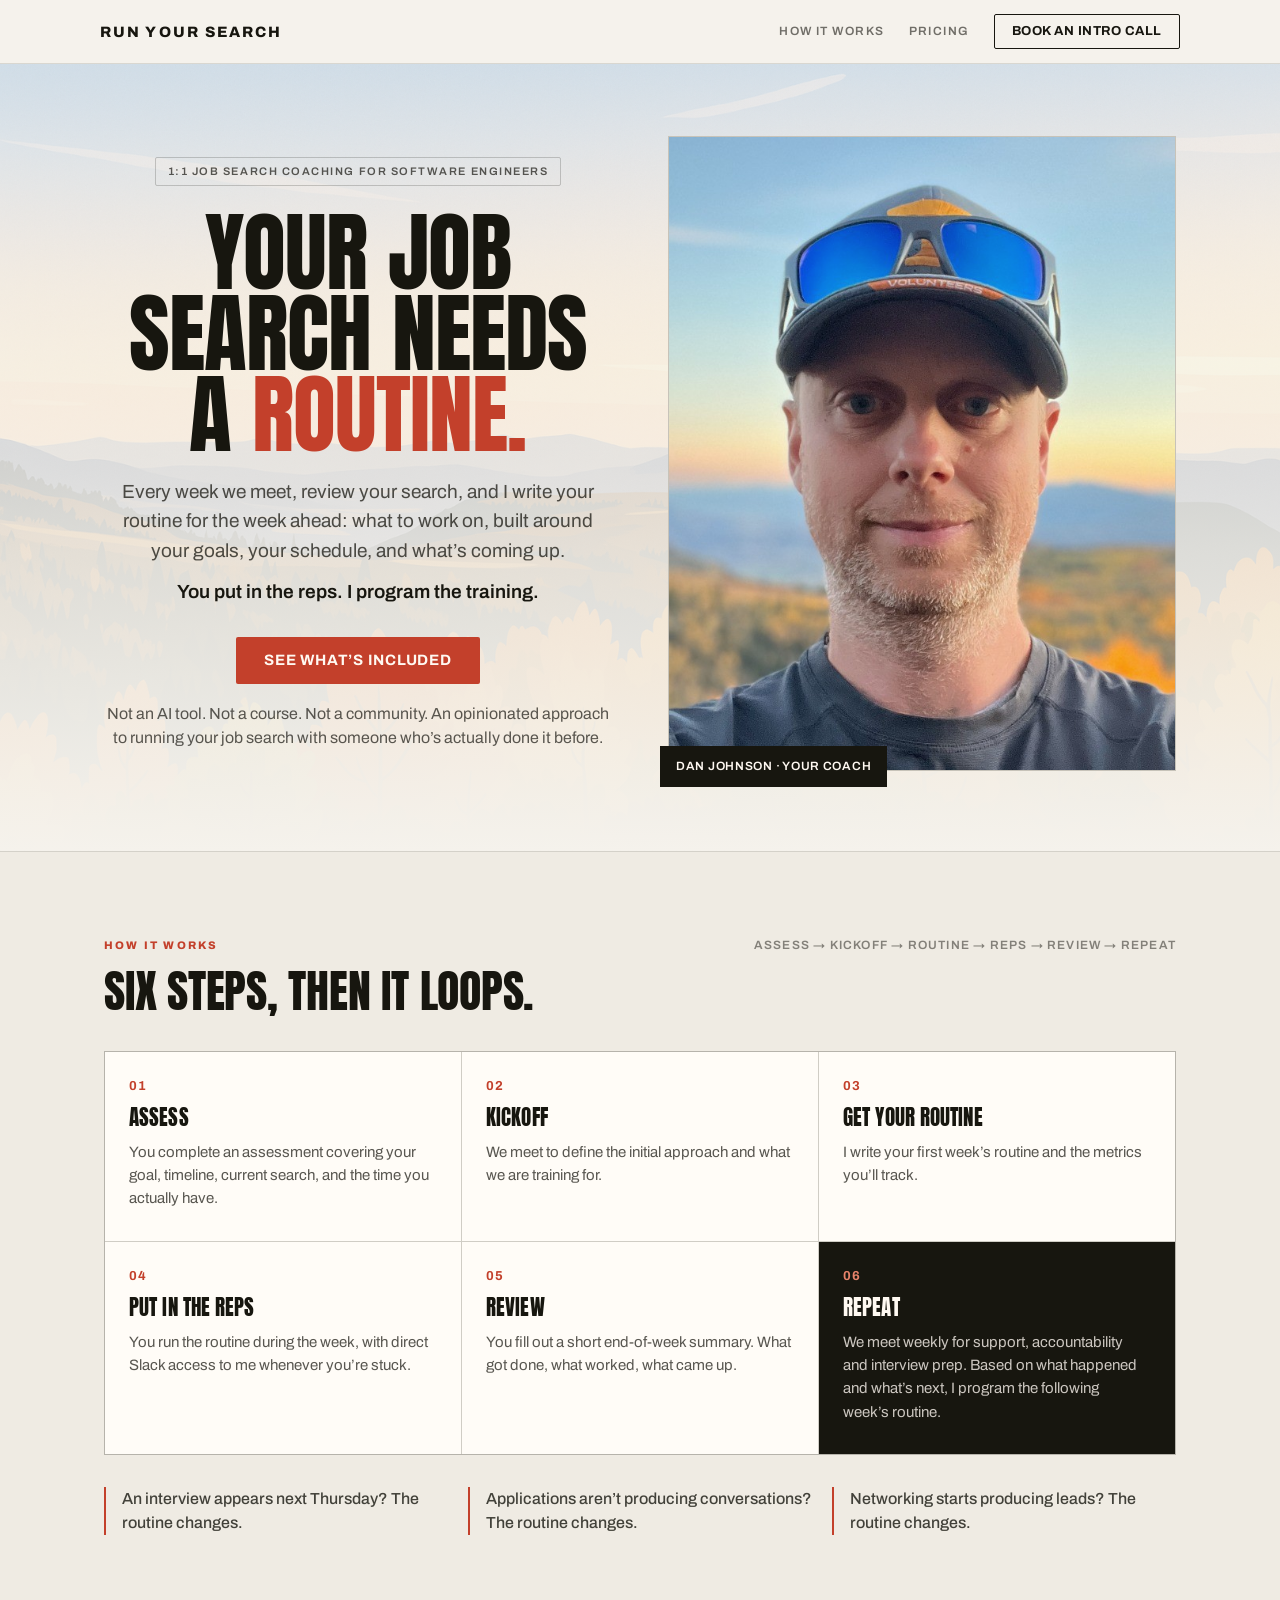
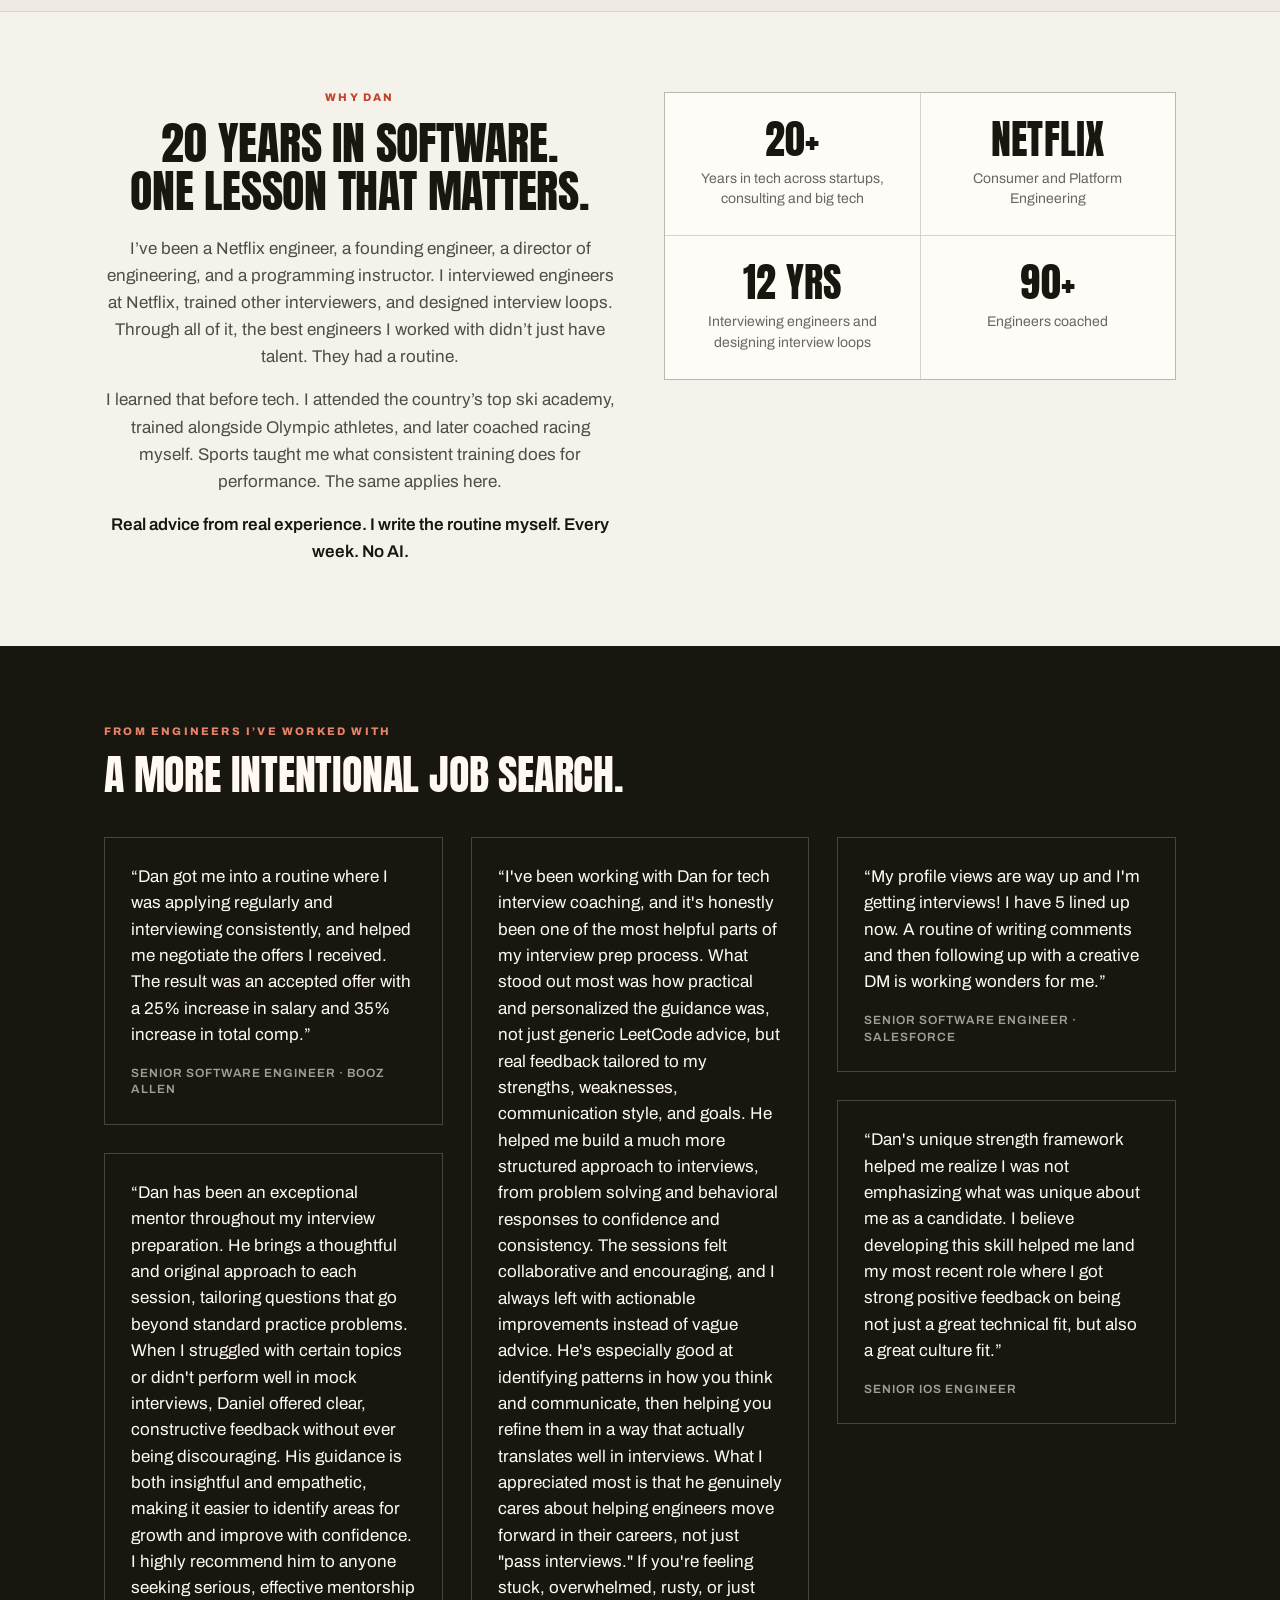
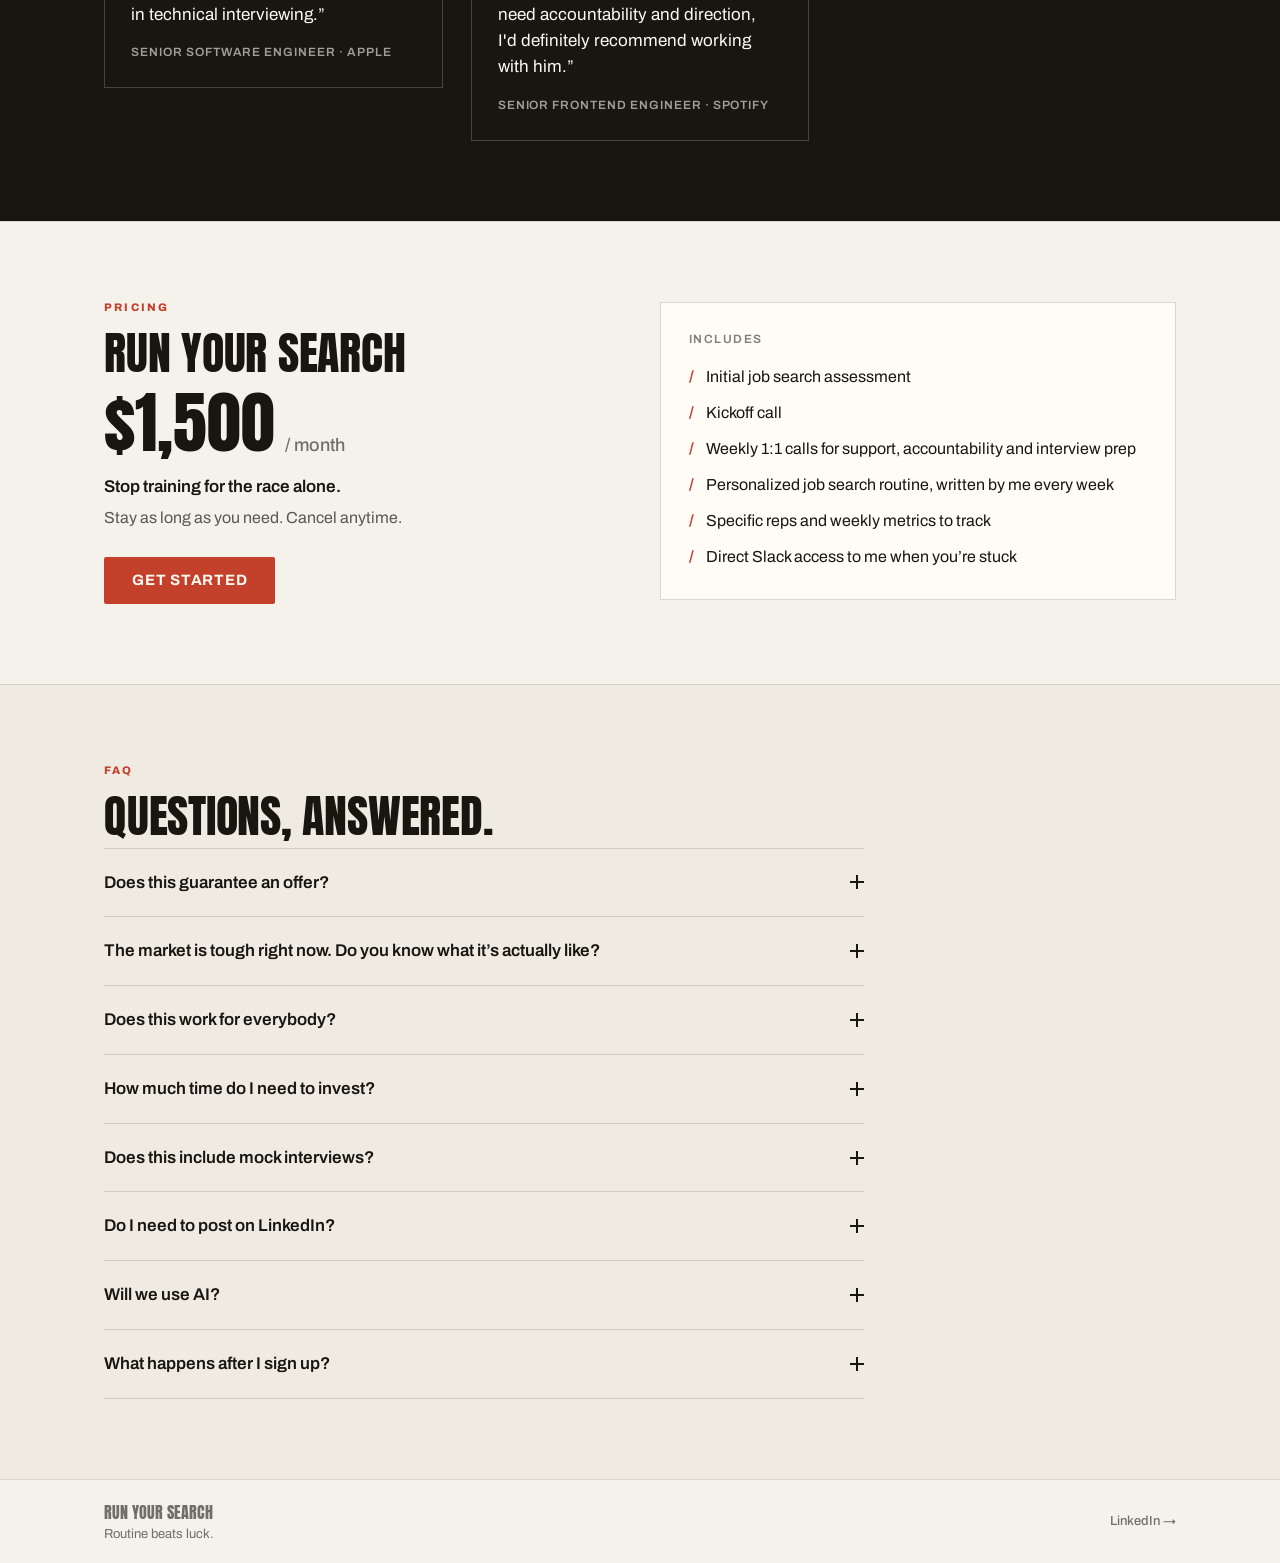
==== coaching.html @ 5a1137c7 "Rework homepage as waitlist landing page; move old page to coaching.html Replace the coaching sales " ====
<!DOCTYPE html>
<html lang="en">
<head>
<meta charset="utf-8">
<meta name="viewport" content="width=device-width, initial-scale=1">
<title>Run Your Search: 1:1 job search coaching for software engineers</title>
<meta name="description" content="Every week we meet, review your job search, and I write you a specific routine for what to work on next. 1:1 coaching for software engineers.">
<meta name="theme-color" content="#F5F2EC">

<meta property="og:type" content="website">
<meta property="og:url" content="https://runyoursearch.com/">
<meta property="og:title" content="Run Your Search">
<meta property="og:description" content="Your job search needs a routine. 1:1 job search coaching for software engineers.">
<meta property="og:image" content="https://runyoursearch.com/assets/hero-background.png">

<link rel="preconnect" href="https://fonts.googleapis.com">
<link rel="preconnect" href="https://fonts.gstatic.com" crossorigin>
<link href="https://fonts.googleapis.com/css2?family=Archivo:ital,wght@0,400;0,500;0,600;0,700;0,800;1,400&family=Anton&display=swap" rel="stylesheet">
<link rel="stylesheet" href="styles.css">
</head>
<body>

<a class="skip-link" href="#top">Skip to content</a>

<header class="site-header">
  <div class="shell header-inner">
    <a class="wordmark" href="#top">Run Your Search</a>
    <nav class="header-nav" aria-label="Primary">
      <a class="nav-link" href="#how">How it works</a>
      <a class="nav-link" href="#pricing">Pricing</a>
      <a class="btn btn-sm btn-outline" href="https://calendly.com/danielljohnson/intro"><span class="btn-long">Book an </span>Intro Call</a>
    </nav>
  </div>
</header>

<main>

  <!-- Hero -->
  <section class="hero" id="top">
    <div class="shell hero-inner">
      <div class="hero-copy">
        <p class="pill">1:1 job search coaching for software engineers</p>
        <h1 class="display h1">Your job search needs a <span class="accent">routine.</span></h1>
        <p class="lede">Every week we meet, review your search, and I write your routine for the week ahead: what to work on, built around your goals, your schedule, and what&rsquo;s coming up.</p>
        <p class="lede lede-strong">You put in the reps. I program the training.</p>
        <div class="cta-row">
          <a class="btn" href="#pricing">See What&rsquo;s Included</a>
        </div>
        <p class="fine-print">Not an AI tool. Not a course. Not a community. An opinionated approach to running your job search with someone who&rsquo;s actually done it before.</p>
      </div>

      <figure class="portrait">
        <div class="portrait-frame">
          <img src="assets/dan.jpeg" alt="Dan Johnson" width="800" height="800" loading="eager">
        </div>
        <figcaption class="portrait-chip">Dan Johnson &middot; your coach</figcaption>
      </figure>
    </div>
  </section>

  <!-- How it works -->
  <section class="band band-tint" id="how">
    <div class="shell">
      <div class="section-head">
        <div>
          <p class="eyebrow">How it works</p>
          <h2 class="display h2">Six steps, then it loops.</h2>
        </div>
        <p class="step-summary">Assess &rarr; Kickoff &rarr; Routine &rarr; Reps &rarr; Review &rarr; Repeat</p>
      </div>

      <ol class="hairline-grid steps">
        <li class="cell step">
          <p class="step-num">01</p>
          <h3 class="display h3">Assess</h3>
          <p class="cell-body">You complete an assessment covering your goal, timeline, current search, and the time you actually have.</p>
        </li>
        <li class="cell step">
          <p class="step-num">02</p>
          <h3 class="display h3">Kickoff</h3>
          <p class="cell-body">We meet to define the initial approach and what we are training for.</p>
        </li>
        <li class="cell step">
          <p class="step-num">03</p>
          <h3 class="display h3">Get your routine</h3>
          <p class="cell-body">I write your first week&rsquo;s routine and the metrics you&rsquo;ll track.</p>
        </li>
        <li class="cell step">
          <p class="step-num">04</p>
          <h3 class="display h3">Put in the reps</h3>
          <p class="cell-body">You run the routine during the week, with direct Slack access to me whenever you&rsquo;re stuck.</p>
        </li>
        <li class="cell step">
          <p class="step-num">05</p>
          <h3 class="display h3">Review</h3>
          <p class="cell-body">You fill out a short end-of-week summary. What got done, what worked, what came up.</p>
        </li>
        <li class="cell cell-ink step">
          <p class="step-num">06</p>
          <h3 class="display h3">Repeat</h3>
          <p class="cell-body">We meet weekly for support, accountability and interview prep. Based on what happened and what&rsquo;s next, I program the following week&rsquo;s routine.</p>
        </li>
      </ol>

      <div class="callouts">
        <p class="rule-note">An interview appears next Thursday? The routine changes.</p>
        <p class="rule-note">Applications aren&rsquo;t producing conversations? The routine changes.</p>
        <p class="rule-note">Networking starts producing leads? The routine changes.</p>
      </div>
    </div>
  </section>

  <!-- Why Dan -->
  <section class="band band-hairline" id="about">
    <div class="shell">
      <div class="split split-wide">
        <div>
          <p class="eyebrow">Why Dan</p>
          <h2 class="display h2 balance">20 years in software. One lesson that matters.</h2>
          <div class="prose">
            <p>I&rsquo;ve been a Netflix engineer, a founding engineer, a director of engineering, and a programming instructor. I interviewed engineers at Netflix, trained other interviewers, and designed interview loops. Through all of it, the best engineers I worked with didn&rsquo;t just have talent. They had a routine.</p>
            <p>I learned that before tech. I attended the country&rsquo;s top ski academy, trained alongside Olympic athletes, and later coached racing myself. Sports taught me what consistent training does for performance. The same applies here.</p>
            <p class="prose-strong">Real advice from real experience. I write the routine myself. Every week. No AI.</p>
          </div>
        </div>

        <dl class="hairline-grid stats">
          <div class="cell stat">
            <dt class="display stat-num">20+</dt>
            <dd class="stat-label">Years in tech across startups, consulting and big tech</dd>
          </div>
          <div class="cell stat">
            <dt class="display stat-num">Netflix</dt>
            <dd class="stat-label">Consumer and Platform Engineering</dd>
          </div>
          <div class="cell stat">
            <dt class="display stat-num">12 yrs</dt>
            <dd class="stat-label">Interviewing engineers and designing interview loops</dd>
          </div>
          <div class="cell stat">
            <dt class="display stat-num">90+</dt>
            <dd class="stat-label">Engineers coached</dd>
          </div>
        </dl>
      </div>
    </div>
  </section>

  <!-- Testimonials -->
  <section class="band band-ink">
    <div class="shell">
      <p class="eyebrow eyebrow-peach">From engineers I&rsquo;ve worked with</p>
      <h2 class="display h2 h2-quotes">A more intentional job search.</h2>
      <div class="quote-grid">
        <figure class="quote">
          <blockquote>&ldquo;Dan got me into a routine where I was applying regularly and interviewing consistently, and helped me negotiate the offers I received. The result was an accepted offer with a 25% increase in salary and 35% increase in total comp.&rdquo;</blockquote>
          <figcaption>Senior Software Engineer &middot; Booz Allen</figcaption>
        </figure>
        <figure class="quote">
          <blockquote>&ldquo;Dan has been an exceptional mentor throughout my interview preparation. He brings a thoughtful and original approach to each session, tailoring questions that go beyond standard practice problems. When I struggled with certain topics or didn't perform well in mock interviews, Daniel offered clear, constructive feedback without ever being discouraging. His guidance is both insightful and empathetic, making it easier to identify areas for growth and improve with confidence. I highly recommend him to anyone seeking serious, effective mentorship in technical interviewing.&rdquo;</blockquote>
          <figcaption>Senior Software Engineer &middot; Apple</figcaption>
        </figure>
        <figure class="quote">
          <blockquote>&ldquo;I've been working with Dan for tech interview coaching, and it's honestly been one of the most helpful parts of my interview prep process. What stood out most was how practical and personalized the guidance was, not just generic LeetCode advice, but real feedback tailored to my strengths, weaknesses, communication style, and goals. He helped me build a much more structured approach to interviews, from problem solving and behavioral responses to confidence and consistency. The sessions felt collaborative and encouraging, and I always left with actionable improvements instead of vague advice. He's especially good at identifying patterns in how you think and communicate, then helping you refine them in a way that actually translates well in interviews. What I appreciated most is that he genuinely cares about helping engineers move forward in their careers, not just "pass interviews." If you're feeling stuck, overwhelmed, rusty, or just need accountability and direction, I'd definitely recommend working with him.&rdquo;</blockquote>
          <figcaption>Senior Frontend Engineer &middot; Spotify</figcaption>
        </figure>
        <figure class="quote">
          <blockquote>&ldquo;My profile views are way up and I'm getting interviews! I have 5 lined up now. A routine of writing comments and then following up with a creative DM is working wonders for me.&rdquo;</blockquote>
          <figcaption>Senior Software Engineer &middot; Salesforce</figcaption>
        </figure>
        <figure class="quote">
          <blockquote>&ldquo;Dan's unique strength framework helped me realize I was not emphasizing what was unique about me as a candidate. I believe developing this skill helped me land my most recent role where I got strong positive feedback on being not just a great technical fit, but also a great culture fit.&rdquo;</blockquote>
          <figcaption>Senior iOS Engineer</figcaption>
        </figure>
      </div>
    </div>
  </section>

  <!-- Pricing -->
  <section class="band band-hairline" id="pricing">
    <div class="shell">
      <div class="split">
        <div>
          <p class="eyebrow">Pricing</p>
          <h2 class="display h2">Run Your Search</h2>
          <p class="price-block"><span class="display price-num">$1,500</span><span class="price-per">/ month</span></p>
          <p class="price-why">Stop training for the race alone.</p>
          <p class="section-lede price-note">Stay as long as you need. Cancel anytime.</p>
          <a class="btn" href="https://buy.stripe.com/cNi3cu0Uk9PSdKgcSabfO0b">Get Started</a>
        </div>

        <div class="includes-card">
          <p class="card-label card-label-lg">Includes</p>
          <ul class="list list-slash">
            <li><span class="marker" aria-hidden="true">/</span><span>Initial job search assessment</span></li>
            <li><span class="marker" aria-hidden="true">/</span><span>Kickoff call</span></li>
            <li><span class="marker" aria-hidden="true">/</span><span>Weekly 1:1 calls for support, accountability and interview prep</span></li>
            <li><span class="marker" aria-hidden="true">/</span><span>Personalized job search routine, written by me every week</span></li>
            <li><span class="marker" aria-hidden="true">/</span><span>Specific reps and weekly metrics to track</span></li>
            <li><span class="marker" aria-hidden="true">/</span><span>Direct Slack access to me when you&rsquo;re stuck</span></li>
          </ul>
        </div>
      </div>
    </div>
  </section>

  <!-- FAQ -->
  <section class="band band-tint" id="faq">
    <div class="shell">
      <p class="eyebrow">FAQ</p>
      <h2 class="display h2">Questions, answered.</h2>

      <div class="faq-list">
        <details class="faq-item">
          <summary>Does this guarantee an offer?<span class="faq-icon" aria-hidden="true"></span></summary>
          <div class="faq-answer">
            <p>I guarantee progress on metrics we define together if you follow the routine. No coach can promise an offer. I&rsquo;ll do everything I can to set you up for success, but at the end of the day it&rsquo;s on you to perform in interviews and get offers. A fitness coach doesn&rsquo;t guarantee you&rsquo;ll win. They make sure you&rsquo;re as ready as you can be on race day.</p>
          </div>
        </details>
        <details class="faq-item">
          <summary>The market is tough right now. Do you know what it&rsquo;s actually like?<span class="faq-icon" aria-hidden="true"></span></summary>
          <div class="faq-answer">
            <p>Yes. I ran my own job search in 2026 after a short career break. I had a 62% hit rate from applications to interviews, and my resume was largely not a factor. I know how companies are running interviews right now, and I&rsquo;ve helped a few of them design AI-based interviews.</p>
          </div>
        </details>
        <details class="faq-item">
          <summary>Does this work for everybody?<span class="faq-icon" aria-hidden="true"></span></summary>
          <div class="faq-answer">
            <p>No. There are some situations that I don&rsquo;t think I can help enough with, like early-career engineering roles and short visa timelines. I can recommend other coaches who focus on those.</p>
          </div>
        </details>
        <details class="faq-item">
          <summary>How much time do I need to invest?<span class="faq-icon" aria-hidden="true"></span></summary>
          <div class="faq-answer">
            <p>Less than you&rsquo;d think. The assessment asks how much time you actually have, and the routine is built to fit it. Most people put in about 30 minutes a day and get more out of it than hours of cold applications.</p>
          </div>
        </details>
        <details class="faq-item">
          <summary>Does this include mock interviews?<span class="faq-icon" aria-hidden="true"></span></summary>
          <div class="faq-answer">
            <p>Yes. When you have interviews coming up, the weekly 1:1 becomes interview prep: mock technical and behavioral rounds with someone who&rsquo;s been on the other side of the table. I interviewed engineers at Netflix and was a hiring manager for many years before that, so you&rsquo;ll get feedback from an interviewer&rsquo;s point of view.</p>
          </div>
        </details>
        <details class="faq-item">
          <summary>Do I need to post on LinkedIn?<span class="faq-icon" aria-hidden="true"></span></summary>
          <div class="faq-answer">
            <p>Yes. Building an online presence is one of the highest-ROI things you can do in a search, and starting conversations on LinkedIn is where it begins. I went from no social media experience to 10k followers in a year. If I can do it, so can you, and I&rsquo;ll show you how.</p>
          </div>
        </details>
        <details class="faq-item">
          <summary>Will we use AI?<span class="faq-icon" aria-hidden="true"></span></summary>
          <div class="faq-answer">
            <p>Only for sourcing jobs and checking for typos. Many popular job search platforms use AI for everything, and it hurts more searches than it helps. My goal is to help you stand out and be known for what makes you different, not blend in with everyone else using AI for applications.</p>
          </div>
        </details>
        <details class="faq-item">
          <summary>What happens after I sign up?<span class="faq-icon" aria-hidden="true"></span></summary>
          <div class="faq-answer">
            <p>You&rsquo;ll get an email from me within a day with the assessment and a link to schedule your kickoff. Your first routine follows the kickoff.</p>
          </div>
        </details>
      </div>
    </div>
  </section>
</main>

<footer class="site-footer">
  <div class="shell footer-inner">
    <div class="footer-brand">
      <p class="display footer-wordmark">Run Your Search</p>
      <p class="footer-tagline">Routine beats luck.</p>
    </div>
    <nav class="footer-links" aria-label="Footer">
      <a class="footer-link" href="https://www.linkedin.com/in/danielljohnson/">LinkedIn &rarr;</a>
    </nav>
  </div>
</footer>

</body>
</html>
---- styles.css ----
/* ==========================================================================
   Run Your Search — marketing site
   Tokens ➝ base ➝ layout primitives ➝ components ➝ sections
   ========================================================================== */

/* --- Tokens -------------------------------------------------------------- */

:root {
  /* Color */
  --paper:      #F5F2EC;
  --paper-tint: #EFEBE3;
  --surface:    #FFFCF7;
  --ink:        #17160F;
  --cream:      #FFF9F2;
  --accent:     #C3402B;
  --peach:      #E8836A;

  --ink-80: rgba(23, 22, 15, .8);
  --ink-75: rgba(23, 22, 15, .75);
  --ink-72: rgba(23, 22, 15, .72);
  --ink-70: rgba(23, 22, 15, .7);
  --ink-65: rgba(23, 22, 15, .65);
  --ink-60: rgba(23, 22, 15, .6);
  --ink-50: rgba(23, 22, 15, .5);

  --cream-78: rgba(255, 249, 242, .78);
  --cream-75: rgba(255, 249, 242, .75);
  --cream-70: rgba(255, 249, 242, .7);
  --cream-60: rgba(255, 249, 242, .6);

  --hairline:        rgba(23, 22, 15, .12);
  --hairline-strong: rgba(23, 22, 15, .14);
  --hairline-card:   rgba(23, 22, 15, .16);
  --hairline-pill:   rgba(23, 22, 15, .2);
  --hairline-cream:  rgba(255, 249, 242, .2);

  /* Type */
  --font-body:    Archivo, system-ui, -apple-system, "Segoe UI", sans-serif;
  --font-display: Anton, Impact, var(--font-body);

  /* Layout */
  --shell:    1120px;
  --gutter:   24px;
  --radius:   2px;
  --section-y: 80px;
}

/* --- Base ---------------------------------------------------------------- */

*,
*::before,
*::after { box-sizing: border-box; }

html {
  scroll-behavior: smooth;
  /* Keep anchored sections clear of the sticky header. */
  scroll-padding-top: 72px;
}

body {
  margin: 0;
  background: var(--paper);
  color: var(--ink);
  font: 400 16px/1.55 var(--font-body);
  -webkit-font-smoothing: antialiased;
  -moz-osx-font-smoothing: grayscale;
  display: flex;
  flex-direction: column;
  min-height: 100vh;
  min-height: 100dvh;
}

/* Keep the footer at the bottom of the viewport on short pages. */
main {
  flex: 1;
  display: flex;
  flex-direction: column;
}
main > .hero { flex: 1; }

img { display: block; max-width: 100%; }

a {
  color: var(--accent);
  text-decoration: none;
  transition: color .16s ease, background-color .16s ease;
}
a:hover { color: var(--ink); }

h1, h2, h3, p, blockquote, figure, dl, dd, ol, ul { margin: 0; }
ol, ul { padding: 0; list-style: none; }

:focus-visible {
  outline: 2px solid var(--accent);
  outline-offset: 3px;
}

.skip-link {
  position: absolute;
  left: -9999px;
  top: 0;
  z-index: 100;
  padding: 12px 18px;
  background: var(--ink);
  color: var(--cream);
  font: 700 13px/1 var(--font-body);
  letter-spacing: .04em;
  text-transform: uppercase;
}
.skip-link:focus { left: 0; color: var(--cream); }

@media (prefers-reduced-motion: reduce) {
  html { scroll-behavior: auto; }
  * { transition-duration: .01ms !important; }
}

/* --- Layout primitives --------------------------------------------------- */

.shell {
  max-width: var(--shell);
  margin: 0 auto;
  padding-left: var(--gutter);
  padding-right: var(--gutter);
}

.band > .shell {
  padding-top: var(--section-y);
  padding-bottom: var(--section-y);
}

.band-hairline { border-top: 1px solid var(--hairline); }

.band-tint {
  border-top: 1px solid var(--hairline);
  background: var(--paper-tint);
}

.band-ink {
  background: var(--ink);
  color: var(--cream);
}

.split {
  display: grid;
  grid-template-columns: repeat(auto-fit, minmax(300px, 1fr));
  gap: 40px;
  align-items: start;
}
.split-wide { gap: 48px; }

/* 1px hairline grid: the wrapper's background shows through the gaps. */
.hairline-grid {
  display: grid;
  gap: 1px;
  background: var(--hairline-strong);
  border: 1px solid var(--hairline-strong);
}
.hairline-grid .cell { background: var(--surface); }
.hairline-grid .cell-ink { background: var(--ink); color: var(--cream); }

/* --- Type utilities ------------------------------------------------------ */

/* Anton is reserved for short, punchy display text — never full sentences. */
.display {
  font-family: var(--font-display);
  font-weight: 400;
  text-transform: uppercase;
}

.h1 {
  font-size: clamp(46px, 7vw, 88px);
  line-height: .92;
  letter-spacing: -.01em;
  text-wrap: balance;
}

.h2 {
  font-size: clamp(30px, 3.6vw, 46px);
  line-height: 1.04;
  letter-spacing: -.005em;
}

.h3 {
  font-size: 21px;
  line-height: 1.15;
  letter-spacing: .005em;
}

.balance { text-wrap: balance; }
.accent  { color: var(--accent); }

.eyebrow {
  margin-bottom: 16px;
  font: 800 11px/1 var(--font-body);
  letter-spacing: .2em;
  text-transform: uppercase;
  color: var(--accent);
}
.eyebrow-peach { color: var(--peach); }

.section-lede {
  max-width: 40em;
  font-size: 17px;
  line-height: 1.6;
  color: var(--ink-72);
  text-wrap: pretty;
}

/* --- Buttons ------------------------------------------------------------- */

.btn {
  display: inline-block;
  padding: 16px 28px;
  background: var(--accent);
  color: var(--cream);
  border-radius: var(--radius);
  font: 700 15px/1 var(--font-body);
  letter-spacing: .05em;
  text-transform: uppercase;
}
.btn:hover,
.btn:focus-visible {
  background: var(--ink);
  color: var(--cream);
}

.btn-sm {
  padding: 11px 18px;
  font-size: 13px;
  letter-spacing: .04em;
}

.btn-outline {
  background: transparent;
  color: var(--ink);
  border: 1px solid var(--ink);
  padding: 10px 17px;
}
.btn-outline:hover,
.btn-outline:focus-visible {
  background: var(--ink);
  color: var(--cream);
}

/* --- Header -------------------------------------------------------------- */

.site-header {
  position: sticky;
  top: 0;
  z-index: 20;
  background: rgba(245, 242, 236, .94);
  backdrop-filter: blur(8px);
  -webkit-backdrop-filter: blur(8px);
  border-bottom: 1px solid var(--hairline);
}

.header-inner {
  display: flex;
  flex-wrap: wrap;
  align-items: center;
  justify-content: space-between;
  gap: 10px 16px;
  padding: 14px 20px;
}

.wordmark {
  min-width: 0;
  font: 800 15px/1.2 var(--font-body);
  letter-spacing: .14em;
  text-transform: uppercase;
  color: var(--ink);
}
.wordmark:hover { color: var(--accent); }

.header-nav {
  display: flex;
  flex-wrap: wrap;
  align-items: center;
  gap: 8px 24px;
}

.nav-link {
  font: 600 12px/1.2 var(--font-body);
  letter-spacing: .12em;
  text-transform: uppercase;
  color: var(--ink-60);
}
.nav-link:hover,
.nav-link:focus-visible { color: var(--accent); }

/* --- Hero ---------------------------------------------------------------- */

.hero {
  position: relative;
  background-image:
    linear-gradient(180deg,
      rgba(245, 242, 236, .55) 0%,
      rgba(245, 242, 236, .88) 62%,
      var(--paper) 100%),
    url("assets/hero-background.png");
  background-size: cover;
  background-position: center;
}

.hero-inner {
  display: grid;
  grid-template-columns: repeat(auto-fit, minmax(300px, 1fr));
  gap: 56px;
  align-items: center;
  padding-top: 72px;
  padding-bottom: 80px;
}

.pill {
  display: inline-flex;
  align-items: center;
  gap: 8px;
  margin-bottom: 26px;
  padding: 6px 12px;
  border: 1px solid var(--hairline-pill);
  border-radius: var(--radius);
  font: 600 11px/1.35 var(--font-body);
  letter-spacing: .14em;
  text-transform: uppercase;
  color: var(--ink-70);
}

.h1 { margin-bottom: 22px; }

.lede {
  margin-bottom: 12px;
  max-width: 34em;
  font-size: clamp(17px, 1.5vw, 19px);
  line-height: 1.55;
  color: var(--ink-75);
  text-wrap: pretty;
}

.lede-strong {
  margin-bottom: 30px;
  font-weight: 600;
  color: var(--ink);
}

.cta-row {
  display: flex;
  flex-wrap: wrap;
  align-items: center;
  gap: 16px;
}

/* --- Sign-up form (MailerLite embed) ---------------------------------------
   MailerLite injects its own styles with an ID selector and !important, so
   these overrides repeat the form's ID (#mlb2-46599753). If the form is
   recreated in MailerLite, update that ID here. */

.cta-row .ml-embedded {
  width: 100%;
  max-width: 520px;
}

.cta-row .ml-embedded #mlb2-46599753.ml-form-embedContainer {
  display: block;
}

.cta-row .ml-embedded #mlb2-46599753.ml-form-embedContainer .ml-form-align-center {
  text-align: left;
}

.cta-row .ml-embedded #mlb2-46599753.ml-form-embedContainer .ml-form-embedWrapper {
  display: block !important;
  max-width: none;
  background: transparent;
  border-radius: 0;
}

.cta-row .ml-embedded #mlb2-46599753.ml-form-embedContainer .ml-form-embedWrapper .ml-form-embedBody,
.cta-row .ml-embedded #mlb2-46599753.ml-form-embedContainer .ml-form-embedWrapper .ml-form-successBody {
  padding: 0;
}

.cta-row .ml-embedded #mlb2-46599753.ml-form-embedContainer .ml-form-embedWrapper .ml-form-embedBody form {
  display: flex;
  gap: 8px;
  align-items: stretch;
}

.cta-row .ml-embedded #mlb2-46599753.ml-form-embedContainer .ml-form-embedWrapper .ml-form-embedBody .ml-form-formContent {
  flex: 1 1 auto;
  min-width: 0;
  margin: 0;
  width: auto;
}

.cta-row .ml-embedded #mlb2-46599753.ml-form-embedContainer .ml-form-embedWrapper .ml-form-embedBody .ml-form-fieldRow,
.cta-row .ml-embedded #mlb2-46599753.ml-form-embedContainer .ml-form-embedWrapper .ml-form-embedBody .ml-field-group {
  margin: 0;
  height: 100%;
}

.cta-row .ml-embedded #mlb2-46599753.ml-form-embedContainer .ml-form-embedWrapper .ml-form-embedBody .ml-form-fieldRow input {
  height: 100%;
  min-height: 52px;
  padding: 0 16px !important;
  background: var(--surface) !important;
  color: var(--ink) !important;
  border: 1px solid var(--hairline-card) !important;
  border-radius: var(--radius) !important;
  font: 500 16px/1.2 var(--font-body) !important;
}
.cta-row .ml-embedded #mlb2-46599753.ml-form-embedContainer .ml-form-embedWrapper .ml-form-embedBody .ml-form-fieldRow input::placeholder {
  color: var(--ink-50);
  opacity: 1;
}
.cta-row .ml-embedded #mlb2-46599753.ml-form-embedContainer .ml-form-embedWrapper .ml-form-embedBody .ml-form-fieldRow input:focus {
  outline: 2px solid var(--accent);
  outline-offset: 1px;
  border-color: var(--ink) !important;
}

.cta-row .ml-embedded #mlb2-46599753.ml-form-embedContainer .ml-form-embedWrapper .ml-form-embedBody .ml-form-embedSubmit {
  flex: 0 0 auto;
  float: none;
  width: auto;
  margin: 0;
}

.cta-row .ml-embedded #mlb2-46599753.ml-form-embedContainer .ml-form-embedWrapper .ml-form-embedBody .ml-form-embedSubmit button.primary {
  min-height: 52px;
  padding: 0 28px !important;
  width: auto !important;
  white-space: nowrap;
  background: var(--accent) !important;
  color: var(--cream) !important;
  border-radius: var(--radius) !important;
  font: 700 15px/1 var(--font-body) !important;
  letter-spacing: .05em !important;
  text-transform: uppercase !important;
  transition: background .15s ease;
}
.cta-row .ml-embedded #mlb2-46599753.ml-form-embedContainer .ml-form-embedWrapper .ml-form-embedBody .ml-form-embedSubmit button.primary:hover,
.cta-row .ml-embedded #mlb2-46599753.ml-form-embedContainer .ml-form-embedWrapper .ml-form-embedBody .ml-form-embedSubmit button.primary:focus-visible {
  background: var(--ink) !important;
}

.cta-row .ml-embedded #mlb2-46599753.ml-form-embedContainer .ml-form-embedWrapper .ml-form-embedBody .ml-form-embedSubmit button.loading {
  min-height: 52px;
  border-radius: var(--radius) !important;
  background: var(--accent) !important;
}

.cta-row .ml-embedded #mlb2-46599753.ml-form-embedContainer .ml-form-successBody .ml-form-successContent {
  margin: 0;
  padding: 16px 20px;
  background: var(--surface);
  border: 1px solid var(--hairline-card);
  border-left: 3px solid var(--accent);
  border-radius: var(--radius);
}
.cta-row .ml-embedded #mlb2-46599753.ml-form-embedContainer .ml-form-successBody .ml-form-successContent h4 {
  margin: 0 0 4px;
  color: var(--ink);
  font: 400 24px/1.1 var(--font-display);
  text-transform: uppercase !important;
}
.cta-row .ml-embedded #mlb2-46599753.ml-form-embedContainer .ml-form-successBody .ml-form-successContent p {
  margin: 0;
  color: var(--ink-70);
  font: 400 15px/1.5 var(--font-body);
}

@media (max-width: 480px) {
  .cta-row .ml-embedded #mlb2-46599753.ml-form-embedContainer .ml-form-embedWrapper .ml-form-embedBody form {
    flex-direction: column;
  }
  .cta-row .ml-embedded #mlb2-46599753.ml-form-embedContainer .ml-form-embedWrapper .ml-form-embedBody .ml-form-embedSubmit,
  .cta-row .ml-embedded #mlb2-46599753.ml-form-embedContainer .ml-form-embedWrapper .ml-form-embedBody .ml-form-embedSubmit button.primary {
    width: 100% !important;
  }
}

.fine-print {
  margin-top: 28px;
  font-size: 14px;
  line-height: 1.5;
  color: var(--ink-50);
}

.portrait { position: relative; }

.portrait-frame {
  aspect-ratio: 4 / 5;
  background: #E4DFD5;
  border: 1px solid var(--hairline-strong);
  overflow: hidden;
}
.portrait-frame img {
  width: 100%;
  height: 100%;
  object-fit: cover;
  filter: saturate(.92);
}

.portrait-chip {
  position: absolute;
  left: -8px;
  bottom: -16px;
  padding: 12px 16px;
  background: var(--ink);
  color: var(--cream);
  font: 600 12px/1.4 var(--font-body);
  letter-spacing: .06em;
  text-transform: uppercase;
}

/* --- How it works -------------------------------------------------------- */

#how > .shell {
  padding-top: 84px;
  padding-bottom: 76px;
}

.section-head {
  display: flex;
  flex-wrap: wrap;
  align-items: baseline;
  justify-content: space-between;
  gap: 16px;
  margin-bottom: 36px;
}

.step-summary {
  font: 600 12px/1.5 var(--font-body);
  letter-spacing: .1em;
  text-transform: uppercase;
  color: var(--ink-50);
}

/* Fixed column counts (rather than auto-fit) so the six cells always fill
   complete rows — a leftover slot would show the hairline backdrop as a
   large empty block. */
.steps { grid-template-columns: 1fr; }

@media (min-width: 560px) {
  .steps { grid-template-columns: repeat(2, 1fr); }
}

@media (min-width: 900px) {
  .steps { grid-template-columns: repeat(3, 1fr); }
}

.step {
  display: flex;
  flex-direction: column;
  gap: 12px;
  padding: 28px 24px 30px;
}

.step-num {
  font: 700 13px/1 var(--font-body);
  letter-spacing: .1em;
  color: var(--accent);
}
.cell-ink .step-num { color: var(--peach); }

.cell-body {
  font-size: 15px;
  line-height: 1.55;
  color: var(--ink-72);
  text-wrap: pretty;
}
.cell-ink .cell-body { color: var(--cream-78); }

.callouts {
  display: grid;
  grid-template-columns: repeat(auto-fit, minmax(240px, 1fr));
  gap: 20px;
  margin-top: 32px;
}

.rule-note {
  padding-left: 16px;
  border-left: 2px solid var(--accent);
  font: 500 16px/1.5 var(--font-body);
  color: var(--ink-80);
  text-wrap: pretty;
}

/* --- Why Dan ------------------------------------------------------------- */

.prose {
  display: flex;
  flex-direction: column;
  gap: 16px;
  max-width: 36em;
  font-size: 17px;
  line-height: 1.6;
  color: var(--ink-75);
}
.prose p { text-wrap: pretty; }
.prose-strong {
  font-weight: 600;
  color: var(--ink);
}

.h2 + .prose { margin-top: 20px; }

/* Four tiles, always 2x2 — same reason as .steps above. */
.stats { grid-template-columns: repeat(2, 1fr); }

.stat { padding: 26px 22px; }

.stat-num {
  font-size: 40px;
  line-height: 1;
  letter-spacing: .005em;
}

.stat-label {
  margin-top: 10px;
  font-size: 14px;
  line-height: 1.45;
  color: var(--ink-65);
}

/* --- Testimonials -------------------------------------------------------- */

.h2-quotes {
  margin-bottom: 40px;
  max-width: 24em;
  font-size: clamp(28px, 3.4vw, 42px);
  line-height: 1.06;
}

/* Multi-column flow rather than a grid: quotes vary a lot in length, and a
   grid row stretches every card to match its tallest neighbor, wasting
   space next to short quotes. Columns pack each card under the shortest
   column instead, so a column of short quotes can hold more of them while
   a long quote gets its own space — and it keeps working as cards are
   added or removed. */
.quote-grid {
  column-width: 290px;
  column-gap: 28px;
}

.quote {
  display: flex;
  flex-direction: column;
  gap: 16px;
  margin: 0 0 28px;
  padding: 26px;
  border: 1px solid var(--hairline-cream);
  break-inside: avoid;
}

.quote blockquote {
  font-size: 17px;
  line-height: 1.55;
  color: var(--cream);
  text-wrap: pretty;
}

.quote figcaption {
  font: 600 12px/1.4 var(--font-body);
  letter-spacing: .08em;
  text-transform: uppercase;
  color: var(--cream-60);
}

.card-label {
  margin-bottom: 10px;
  font: 600 11px/1 var(--font-body);
  letter-spacing: .14em;
  text-transform: uppercase;
  color: var(--ink-50);
}

/* Checklist / bullet lists */
.list {
  display: flex;
  flex-direction: column;
  gap: 12px;
  font-size: 15px;
  line-height: 1.5;
}
.list li { display: flex; gap: 12px; }
.list .marker { font-weight: 700; }

.list-slash .marker { color: var(--accent); }

/* --- Pricing ------------------------------------------------------------- */

.price-block {
  display: flex;
  align-items: baseline;
  gap: 10px;
  margin: 12px 0 18px;
}

.price-num {
  font-size: clamp(48px, 6vw, 68px);
  line-height: 1;
  letter-spacing: 0;
}

.price-per {
  font: 500 18px/1 var(--font-body);
  color: var(--ink-60);
}

.price-why {
  margin-bottom: 6px;
  max-width: 32em;
  font: 600 17px/1.5 var(--font-body);
  color: var(--ink);
}

.price-note {
  margin-bottom: 26px;
  max-width: 32em;
  font-size: 16px;
  line-height: 1.55;
  color: var(--ink-70);
}

.includes-card {
  padding: 30px 28px;
  background: var(--surface);
  border: 1px solid var(--hairline-card);
}

.card-label-lg {
  margin-bottom: 20px;
  font-size: 12px;
  letter-spacing: .12em;
  color: rgba(23, 22, 15, .55);
}

.includes-card .list {
  gap: 13px;
  font-size: 16px;
  line-height: 1.45;
}

/* --- FAQ ------------------------------------------------------------------ */

.faq-list {
  max-width: 760px;
  margin-top: 8px;
}

.faq-item {
  border-bottom: 1px solid var(--hairline-strong);
}
.faq-item:first-child { border-top: 1px solid var(--hairline-strong); }

.faq-item summary {
  display: flex;
  align-items: center;
  justify-content: space-between;
  gap: 20px;
  padding: 22px 0;
  font: 600 17px/1.4 var(--font-body);
  color: var(--ink);
  cursor: pointer;
  list-style: none;
}
.faq-item summary::-webkit-details-marker { display: none; }
.faq-item summary:hover { color: var(--accent); }

/* Plus/minus indicator drawn from two bars rather than a webfont glyph, so
   it lines up the same in every browser; the vertical bar collapses to
   flatten the plus into a minus when the item is open. */
.faq-icon {
  position: relative;
  flex: none;
  width: 14px;
  height: 14px;
}
.faq-icon::before,
.faq-icon::after {
  content: "";
  position: absolute;
  top: 50%;
  left: 50%;
  background: currentColor;
  transform: translate(-50%, -50%);
  transition: transform .18s ease;
}
.faq-icon::before { width: 14px; height: 2px; }
.faq-icon::after { width: 2px; height: 14px; }
.faq-item[open] .faq-icon::after { transform: translate(-50%, -50%) scaleY(0); }

.faq-answer {
  max-width: 40em;
  padding-bottom: 22px;
  font-size: 15px;
  line-height: 1.6;
  color: var(--ink-72);
}
.faq-answer p { text-wrap: pretty; }

/* --- Footer -------------------------------------------------------------- */

.site-footer {
  border-top: 1px solid var(--hairline);
  color: var(--ink-60);
}

.footer-inner {
  display: flex;
  flex-wrap: wrap;
  align-items: center;
  justify-content: space-between;
  gap: 8px 20px;
  padding-top: 20px;
  padding-bottom: 20px;
}

.footer-tagline { font-size: 13px; line-height: 1.4; }

.footer-links {
  display: flex;
  flex-wrap: wrap;
  gap: 22px;
  font: 500 13px/1.4 var(--font-body);
}

.footer-link { color: var(--ink-60); }
.footer-link:hover,
.footer-link:focus-visible { color: var(--ink); }

/* --- Narrow viewports ---------------------------------------------------- */

@media (max-width: 600px) {
  :root {
    --gutter: 20px;
    --section-y: 60px;
  }

  /* Wordmark and the full-length button can't share a row at phone widths,
     so drop the anchor links and shorten the button to "Intro Call". */
  .nav-link,
  .btn-long { display: none; }

  #how > .shell {
    padding-top: 64px;
    padding-bottom: 60px;
  }

  .hero-inner {
    gap: 44px;
    padding-top: 52px;
    padding-bottom: 64px;
  }

  /* The chip hangs off the frame's left edge; keep it inside the gutter. */
  .portrait-chip { left: 0; }

  .section-head { margin-bottom: 28px; }
}

/* --- Centered single-column layout ---------------------------------------- */

.hero-copy {
  max-width: 720px;
  margin: 0 auto;
  text-align: center;
}
.hero-copy .lede { margin-left: auto; margin-right: auto; }
.hero-copy .cta-row { justify-content: center; }
.hero-copy .ml-embedded { margin: 0 auto; }

#about .shell { text-align: center; }
#about .prose {
  margin-left: auto;
  margin-right: auto;
}
.band-ink .prose { color: var(--cream-75); }
.band-ink .h2 { color: var(--cream); }

.hero-copy .wordmark {
  margin-bottom: 28px;
  font-size: 13px;
}

.hero-copy .cta-row + .fine-print {
  margin-top: 18px;
  font-size: 16px;
  color: var(--ink-70);
}
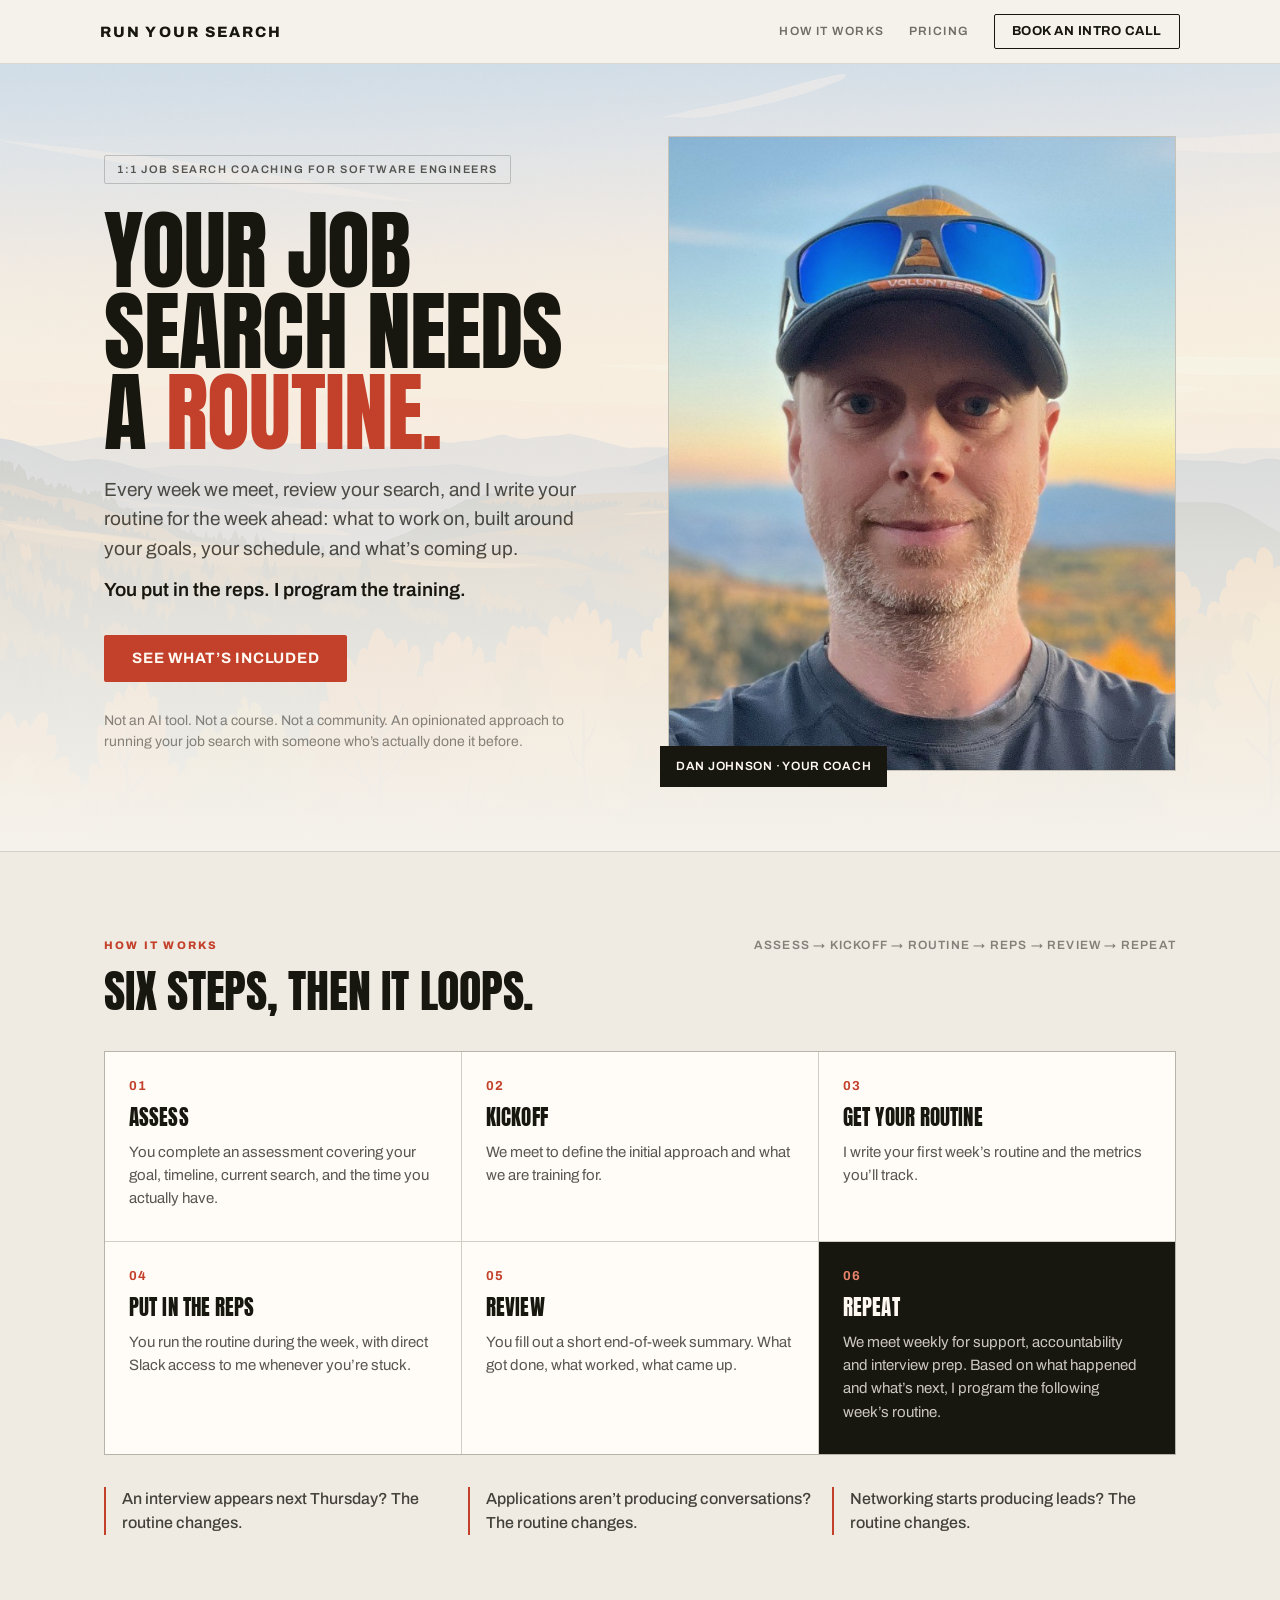
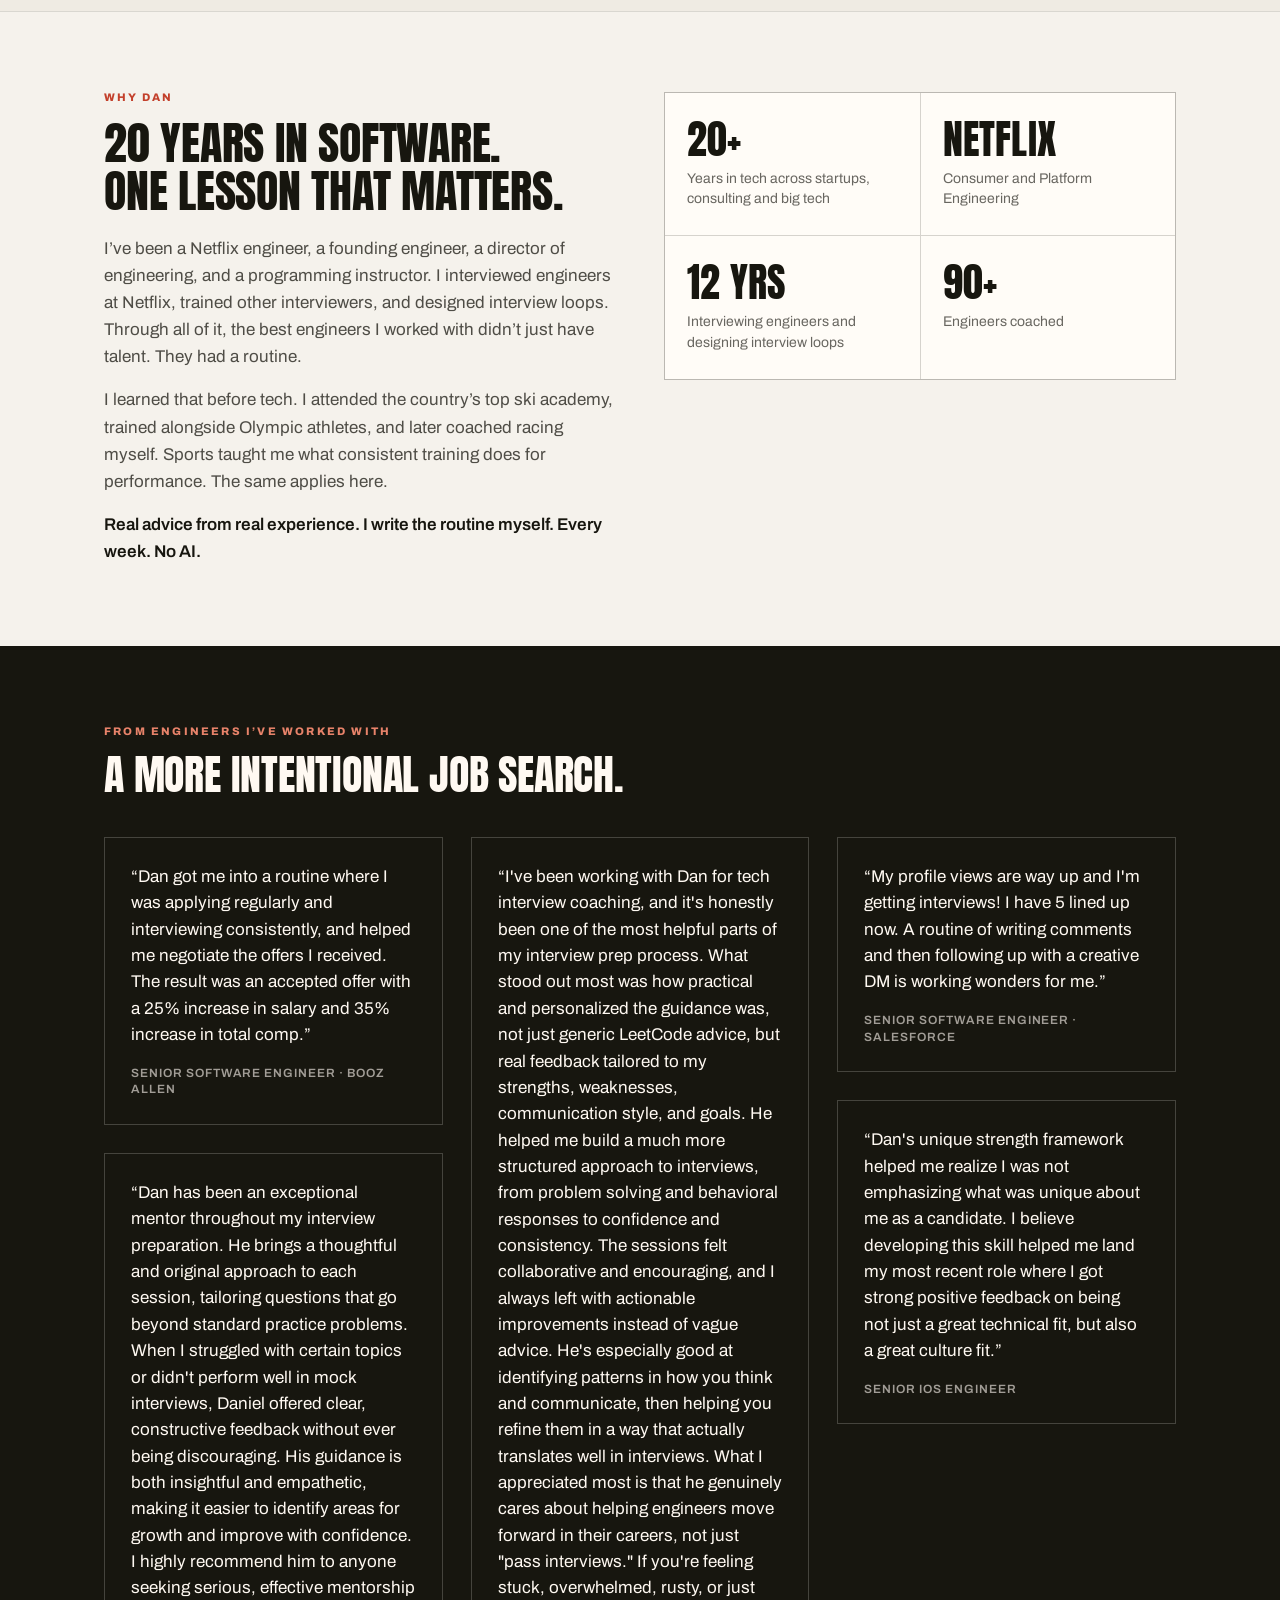
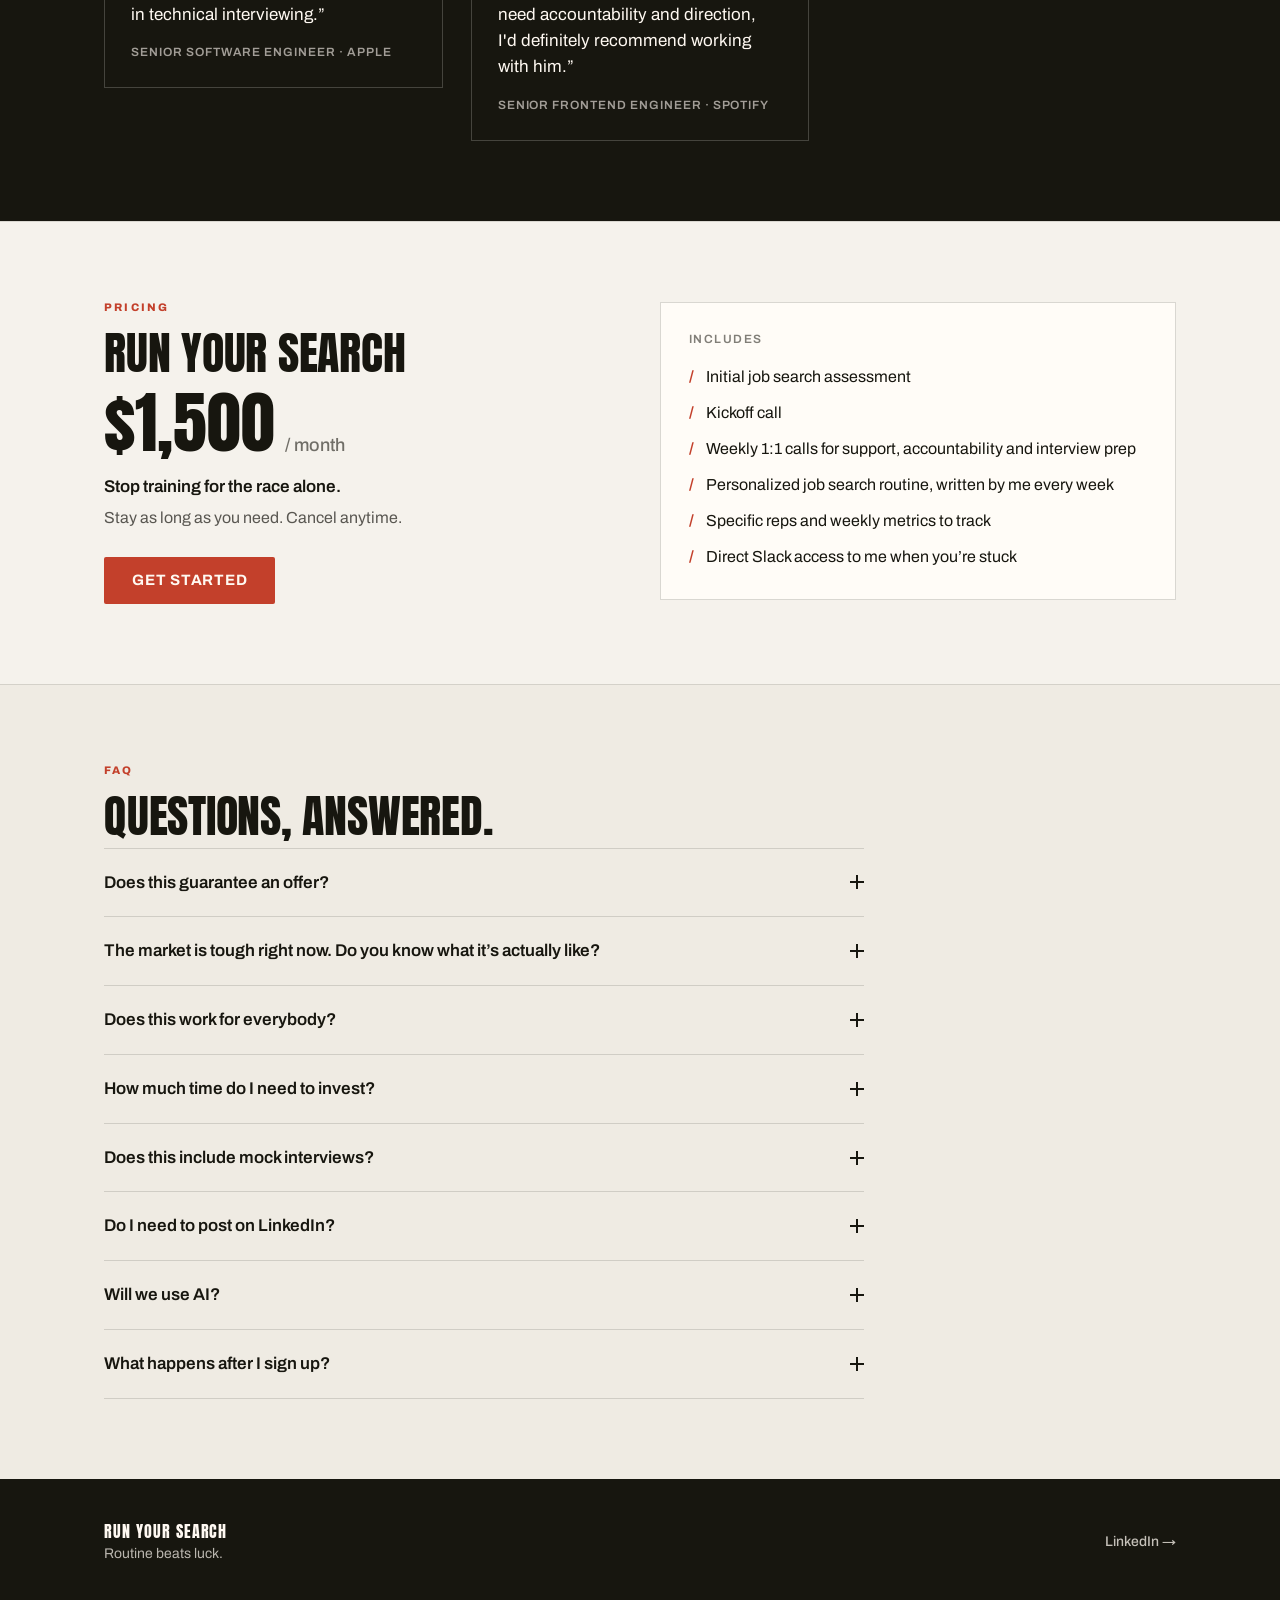
==== commit 8640e3d9: "Give coaching.html its own stylesheet The homepage restyle in styles.css changed how the old coachin" ====
--- a/coaching.html
+++ b/coaching.html
@@ -16,7 +16,7 @@
 <link rel="preconnect" href="https://fonts.googleapis.com">
 <link rel="preconnect" href="https://fonts.gstatic.com" crossorigin>
 <link href="https://fonts.googleapis.com/css2?family=Archivo:ital,wght@0,400;0,500;0,600;0,700;0,800;1,400&family=Anton&display=swap" rel="stylesheet">
-<link rel="stylesheet" href="styles.css">
+<link rel="stylesheet" href="coaching.css">
 </head>
 <body>
 
--- a/coaching.css
+++ b/coaching.css
@@ -0,0 +1,732 @@
+/* ==========================================================================
+   Run Your Search — marketing site
+   Tokens ➝ base ➝ layout primitives ➝ components ➝ sections
+   ========================================================================== */
+
+/* --- Tokens -------------------------------------------------------------- */
+
+:root {
+  /* Color */
+  --paper:      #F5F2EC;
+  --paper-tint: #EFEBE3;
+  --surface:    #FFFCF7;
+  --ink:        #17160F;
+  --cream:      #FFF9F2;
+  --accent:     #C3402B;
+  --peach:      #E8836A;
+
+  --ink-80: rgba(23, 22, 15, .8);
+  --ink-75: rgba(23, 22, 15, .75);
+  --ink-72: rgba(23, 22, 15, .72);
+  --ink-70: rgba(23, 22, 15, .7);
+  --ink-65: rgba(23, 22, 15, .65);
+  --ink-60: rgba(23, 22, 15, .6);
+  --ink-50: rgba(23, 22, 15, .5);
+
+  --cream-78: rgba(255, 249, 242, .78);
+  --cream-75: rgba(255, 249, 242, .75);
+  --cream-70: rgba(255, 249, 242, .7);
+  --cream-60: rgba(255, 249, 242, .6);
+
+  --hairline:        rgba(23, 22, 15, .12);
+  --hairline-strong: rgba(23, 22, 15, .14);
+  --hairline-card:   rgba(23, 22, 15, .16);
+  --hairline-pill:   rgba(23, 22, 15, .2);
+  --hairline-cream:  rgba(255, 249, 242, .2);
+
+  /* Type */
+  --font-body:    Archivo, system-ui, -apple-system, "Segoe UI", sans-serif;
+  --font-display: Anton, Impact, var(--font-body);
+
+  /* Layout */
+  --shell:    1120px;
+  --gutter:   24px;
+  --radius:   2px;
+  --section-y: 80px;
+}
+
+/* --- Base ---------------------------------------------------------------- */
+
+*,
+*::before,
+*::after { box-sizing: border-box; }
+
+html {
+  scroll-behavior: smooth;
+  /* Keep anchored sections clear of the sticky header. */
+  scroll-padding-top: 72px;
+}
+
+body {
+  margin: 0;
+  background: var(--paper);
+  color: var(--ink);
+  font: 400 16px/1.55 var(--font-body);
+  -webkit-font-smoothing: antialiased;
+  -moz-osx-font-smoothing: grayscale;
+}
+
+img { display: block; max-width: 100%; }
+
+a {
+  color: var(--accent);
+  text-decoration: none;
+  transition: color .16s ease, background-color .16s ease;
+}
+a:hover { color: var(--ink); }
+
+h1, h2, h3, p, blockquote, figure, dl, dd, ol, ul { margin: 0; }
+ol, ul { padding: 0; list-style: none; }
+
+:focus-visible {
+  outline: 2px solid var(--accent);
+  outline-offset: 3px;
+}
+
+.skip-link {
+  position: absolute;
+  left: -9999px;
+  top: 0;
+  z-index: 100;
+  padding: 12px 18px;
+  background: var(--ink);
+  color: var(--cream);
+  font: 700 13px/1 var(--font-body);
+  letter-spacing: .04em;
+  text-transform: uppercase;
+}
+.skip-link:focus { left: 0; color: var(--cream); }
+
+@media (prefers-reduced-motion: reduce) {
+  html { scroll-behavior: auto; }
+  * { transition-duration: .01ms !important; }
+}
+
+/* --- Layout primitives --------------------------------------------------- */
+
+.shell {
+  max-width: var(--shell);
+  margin: 0 auto;
+  padding-left: var(--gutter);
+  padding-right: var(--gutter);
+}
+
+.band > .shell {
+  padding-top: var(--section-y);
+  padding-bottom: var(--section-y);
+}
+
+.band-hairline { border-top: 1px solid var(--hairline); }
+
+.band-tint {
+  border-top: 1px solid var(--hairline);
+  background: var(--paper-tint);
+}
+
+.band-ink {
+  background: var(--ink);
+  color: var(--cream);
+}
+
+.split {
+  display: grid;
+  grid-template-columns: repeat(auto-fit, minmax(300px, 1fr));
+  gap: 40px;
+  align-items: start;
+}
+.split-wide { gap: 48px; }
+
+/* 1px hairline grid: the wrapper's background shows through the gaps. */
+.hairline-grid {
+  display: grid;
+  gap: 1px;
+  background: var(--hairline-strong);
+  border: 1px solid var(--hairline-strong);
+}
+.hairline-grid .cell { background: var(--surface); }
+.hairline-grid .cell-ink { background: var(--ink); color: var(--cream); }
+
+/* --- Type utilities ------------------------------------------------------ */
+
+/* Anton is reserved for short, punchy display text — never full sentences. */
+.display {
+  font-family: var(--font-display);
+  font-weight: 400;
+  text-transform: uppercase;
+}
+
+.h1 {
+  font-size: clamp(46px, 7vw, 88px);
+  line-height: .92;
+  letter-spacing: -.01em;
+  text-wrap: balance;
+}
+
+.h2 {
+  font-size: clamp(30px, 3.6vw, 46px);
+  line-height: 1.04;
+  letter-spacing: -.005em;
+}
+
+.h3 {
+  font-size: 21px;
+  line-height: 1.15;
+  letter-spacing: .005em;
+}
+
+.balance { text-wrap: balance; }
+.accent  { color: var(--accent); }
+
+.eyebrow {
+  margin-bottom: 16px;
+  font: 800 11px/1 var(--font-body);
+  letter-spacing: .2em;
+  text-transform: uppercase;
+  color: var(--accent);
+}
+.eyebrow-peach { color: var(--peach); }
+
+.section-lede {
+  max-width: 40em;
+  font-size: 17px;
+  line-height: 1.6;
+  color: var(--ink-72);
+  text-wrap: pretty;
+}
+
+/* --- Buttons ------------------------------------------------------------- */
+
+.btn {
+  display: inline-block;
+  padding: 16px 28px;
+  background: var(--accent);
+  color: var(--cream);
+  border-radius: var(--radius);
+  font: 700 15px/1 var(--font-body);
+  letter-spacing: .05em;
+  text-transform: uppercase;
+}
+.btn:hover,
+.btn:focus-visible {
+  background: var(--ink);
+  color: var(--cream);
+}
+
+.btn-sm {
+  padding: 11px 18px;
+  font-size: 13px;
+  letter-spacing: .04em;
+}
+
+.btn-outline {
+  background: transparent;
+  color: var(--ink);
+  border: 1px solid var(--ink);
+  padding: 10px 17px;
+}
+.btn-outline:hover,
+.btn-outline:focus-visible {
+  background: var(--ink);
+  color: var(--cream);
+}
+
+/* --- Header -------------------------------------------------------------- */
+
+.site-header {
+  position: sticky;
+  top: 0;
+  z-index: 20;
+  background: rgba(245, 242, 236, .94);
+  backdrop-filter: blur(8px);
+  -webkit-backdrop-filter: blur(8px);
+  border-bottom: 1px solid var(--hairline);
+}
+
+.header-inner {
+  display: flex;
+  flex-wrap: wrap;
+  align-items: center;
+  justify-content: space-between;
+  gap: 10px 16px;
+  padding: 14px 20px;
+}
+
+.wordmark {
+  min-width: 0;
+  font: 800 15px/1.2 var(--font-body);
+  letter-spacing: .14em;
+  text-transform: uppercase;
+  color: var(--ink);
+}
+.wordmark:hover { color: var(--accent); }
+
+.header-nav {
+  display: flex;
+  flex-wrap: wrap;
+  align-items: center;
+  gap: 8px 24px;
+}
+
+.nav-link {
+  font: 600 12px/1.2 var(--font-body);
+  letter-spacing: .12em;
+  text-transform: uppercase;
+  color: var(--ink-60);
+}
+.nav-link:hover,
+.nav-link:focus-visible { color: var(--accent); }
+
+/* --- Hero ---------------------------------------------------------------- */
+
+.hero {
+  position: relative;
+  background-image:
+    linear-gradient(180deg,
+      rgba(245, 242, 236, .55) 0%,
+      rgba(245, 242, 236, .88) 62%,
+      var(--paper) 100%),
+    url("assets/hero-background.png");
+  background-size: cover;
+  background-position: center;
+}
+
+.hero-inner {
+  display: grid;
+  grid-template-columns: repeat(auto-fit, minmax(300px, 1fr));
+  gap: 56px;
+  align-items: center;
+  padding-top: 72px;
+  padding-bottom: 80px;
+}
+
+.pill {
+  display: inline-flex;
+  align-items: center;
+  gap: 8px;
+  margin-bottom: 26px;
+  padding: 6px 12px;
+  border: 1px solid var(--hairline-pill);
+  border-radius: var(--radius);
+  font: 600 11px/1.35 var(--font-body);
+  letter-spacing: .14em;
+  text-transform: uppercase;
+  color: var(--ink-70);
+}
+
+.h1 { margin-bottom: 22px; }
+
+.lede {
+  margin-bottom: 12px;
+  max-width: 34em;
+  font-size: clamp(17px, 1.5vw, 19px);
+  line-height: 1.55;
+  color: var(--ink-75);
+  text-wrap: pretty;
+}
+
+.lede-strong {
+  margin-bottom: 30px;
+  font-weight: 600;
+  color: var(--ink);
+}
+
+.cta-row {
+  display: flex;
+  flex-wrap: wrap;
+  align-items: center;
+  gap: 16px;
+}
+
+.fine-print {
+  margin-top: 28px;
+  font-size: 14px;
+  line-height: 1.5;
+  color: var(--ink-50);
+}
+
+.portrait { position: relative; }
+
+.portrait-frame {
+  aspect-ratio: 4 / 5;
+  background: #E4DFD5;
+  border: 1px solid var(--hairline-strong);
+  overflow: hidden;
+}
+.portrait-frame img {
+  width: 100%;
+  height: 100%;
+  object-fit: cover;
+  filter: saturate(.92);
+}
+
+.portrait-chip {
+  position: absolute;
+  left: -8px;
+  bottom: -16px;
+  padding: 12px 16px;
+  background: var(--ink);
+  color: var(--cream);
+  font: 600 12px/1.4 var(--font-body);
+  letter-spacing: .06em;
+  text-transform: uppercase;
+}
+
+/* --- How it works -------------------------------------------------------- */
+
+#how > .shell {
+  padding-top: 84px;
+  padding-bottom: 76px;
+}
+
+.section-head {
+  display: flex;
+  flex-wrap: wrap;
+  align-items: baseline;
+  justify-content: space-between;
+  gap: 16px;
+  margin-bottom: 36px;
+}
+
+.step-summary {
+  font: 600 12px/1.5 var(--font-body);
+  letter-spacing: .1em;
+  text-transform: uppercase;
+  color: var(--ink-50);
+}
+
+/* Fixed column counts (rather than auto-fit) so the six cells always fill
+   complete rows — a leftover slot would show the hairline backdrop as a
+   large empty block. */
+.steps { grid-template-columns: 1fr; }
+
+@media (min-width: 560px) {
+  .steps { grid-template-columns: repeat(2, 1fr); }
+}
+
+@media (min-width: 900px) {
+  .steps { grid-template-columns: repeat(3, 1fr); }
+}
+
+.step {
+  display: flex;
+  flex-direction: column;
+  gap: 12px;
+  padding: 28px 24px 30px;
+}
+
+.step-num {
+  font: 700 13px/1 var(--font-body);
+  letter-spacing: .1em;
+  color: var(--accent);
+}
+.cell-ink .step-num { color: var(--peach); }
+
+.cell-body {
+  font-size: 15px;
+  line-height: 1.55;
+  color: var(--ink-72);
+  text-wrap: pretty;
+}
+.cell-ink .cell-body { color: var(--cream-78); }
+
+.callouts {
+  display: grid;
+  grid-template-columns: repeat(auto-fit, minmax(240px, 1fr));
+  gap: 20px;
+  margin-top: 32px;
+}
+
+.rule-note {
+  padding-left: 16px;
+  border-left: 2px solid var(--accent);
+  font: 500 16px/1.5 var(--font-body);
+  color: var(--ink-80);
+  text-wrap: pretty;
+}
+
+/* --- Why Dan ------------------------------------------------------------- */
+
+.prose {
+  display: flex;
+  flex-direction: column;
+  gap: 16px;
+  max-width: 36em;
+  font-size: 17px;
+  line-height: 1.6;
+  color: var(--ink-75);
+}
+.prose p { text-wrap: pretty; }
+.prose-strong {
+  font-weight: 600;
+  color: var(--ink);
+}
+
+.h2 + .prose { margin-top: 20px; }
+
+/* Four tiles, always 2x2 — same reason as .steps above. */
+.stats { grid-template-columns: repeat(2, 1fr); }
+
+.stat { padding: 26px 22px; }
+
+.stat-num {
+  font-size: 40px;
+  line-height: 1;
+  letter-spacing: .005em;
+}
+
+.stat-label {
+  margin-top: 10px;
+  font-size: 14px;
+  line-height: 1.45;
+  color: var(--ink-65);
+}
+
+/* --- Testimonials -------------------------------------------------------- */
+
+.h2-quotes {
+  margin-bottom: 40px;
+  max-width: 24em;
+  font-size: clamp(28px, 3.4vw, 42px);
+  line-height: 1.06;
+}
+
+/* Multi-column flow rather than a grid: quotes vary a lot in length, and a
+   grid row stretches every card to match its tallest neighbor, wasting
+   space next to short quotes. Columns pack each card under the shortest
+   column instead, so a column of short quotes can hold more of them while
+   a long quote gets its own space — and it keeps working as cards are
+   added or removed. */
+.quote-grid {
+  column-width: 290px;
+  column-gap: 28px;
+}
+
+.quote {
+  display: flex;
+  flex-direction: column;
+  gap: 16px;
+  margin: 0 0 28px;
+  padding: 26px;
+  border: 1px solid var(--hairline-cream);
+  break-inside: avoid;
+}
+
+.quote blockquote {
+  font-size: 17px;
+  line-height: 1.55;
+  color: var(--cream);
+  text-wrap: pretty;
+}
+
+.quote figcaption {
+  font: 600 12px/1.4 var(--font-body);
+  letter-spacing: .08em;
+  text-transform: uppercase;
+  color: var(--cream-60);
+}
+
+.card-label {
+  margin-bottom: 10px;
+  font: 600 11px/1 var(--font-body);
+  letter-spacing: .14em;
+  text-transform: uppercase;
+  color: var(--ink-50);
+}
+
+/* Checklist / bullet lists */
+.list {
+  display: flex;
+  flex-direction: column;
+  gap: 12px;
+  font-size: 15px;
+  line-height: 1.5;
+}
+.list li { display: flex; gap: 12px; }
+.list .marker { font-weight: 700; }
+
+.list-slash .marker { color: var(--accent); }
+
+/* --- Pricing ------------------------------------------------------------- */
+
+.price-block {
+  display: flex;
+  align-items: baseline;
+  gap: 10px;
+  margin: 12px 0 18px;
+}
+
+.price-num {
+  font-size: clamp(48px, 6vw, 68px);
+  line-height: 1;
+  letter-spacing: 0;
+}
+
+.price-per {
+  font: 500 18px/1 var(--font-body);
+  color: var(--ink-60);
+}
+
+.price-why {
+  margin-bottom: 6px;
+  max-width: 32em;
+  font: 600 17px/1.5 var(--font-body);
+  color: var(--ink);
+}
+
+.price-note {
+  margin-bottom: 26px;
+  max-width: 32em;
+  font-size: 16px;
+  line-height: 1.55;
+  color: var(--ink-70);
+}
+
+.includes-card {
+  padding: 30px 28px;
+  background: var(--surface);
+  border: 1px solid var(--hairline-card);
+}
+
+.card-label-lg {
+  margin-bottom: 20px;
+  font-size: 12px;
+  letter-spacing: .12em;
+  color: rgba(23, 22, 15, .55);
+}
+
+.includes-card .list {
+  gap: 13px;
+  font-size: 16px;
+  line-height: 1.45;
+}
+
+/* --- FAQ ------------------------------------------------------------------ */
+
+.faq-list {
+  max-width: 760px;
+  margin-top: 8px;
+}
+
+.faq-item {
+  border-bottom: 1px solid var(--hairline-strong);
+}
+.faq-item:first-child { border-top: 1px solid var(--hairline-strong); }
+
+.faq-item summary {
+  display: flex;
+  align-items: center;
+  justify-content: space-between;
+  gap: 20px;
+  padding: 22px 0;
+  font: 600 17px/1.4 var(--font-body);
+  color: var(--ink);
+  cursor: pointer;
+  list-style: none;
+}
+.faq-item summary::-webkit-details-marker { display: none; }
+.faq-item summary:hover { color: var(--accent); }
+
+/* Plus/minus indicator drawn from two bars rather than a webfont glyph, so
+   it lines up the same in every browser; the vertical bar collapses to
+   flatten the plus into a minus when the item is open. */
+.faq-icon {
+  position: relative;
+  flex: none;
+  width: 14px;
+  height: 14px;
+}
+.faq-icon::before,
+.faq-icon::after {
+  content: "";
+  position: absolute;
+  top: 50%;
+  left: 50%;
+  background: currentColor;
+  transform: translate(-50%, -50%);
+  transition: transform .18s ease;
+}
+.faq-icon::before { width: 14px; height: 2px; }
+.faq-icon::after { width: 2px; height: 14px; }
+.faq-item[open] .faq-icon::after { transform: translate(-50%, -50%) scaleY(0); }
+
+.faq-answer {
+  max-width: 40em;
+  padding-bottom: 22px;
+  font-size: 15px;
+  line-height: 1.6;
+  color: var(--ink-72);
+}
+.faq-answer p { text-wrap: pretty; }
+
+/* --- Footer -------------------------------------------------------------- */
+
+.site-footer {
+  background: var(--ink);
+  color: var(--cream-70);
+}
+
+.footer-inner {
+  display: flex;
+  flex-wrap: wrap;
+  align-items: center;
+  justify-content: space-between;
+  gap: 20px;
+  padding-top: 44px;
+  padding-bottom: 44px;
+}
+
+.footer-brand {
+  display: flex;
+  flex-direction: column;
+  gap: 8px;
+}
+
+.footer-wordmark {
+  font-size: 16px;
+  line-height: 1;
+  letter-spacing: .06em;
+  color: var(--cream);
+}
+
+.footer-tagline { font-size: 14px; line-height: 1; }
+
+.footer-links {
+  display: flex;
+  flex-wrap: wrap;
+  gap: 22px;
+  font: 500 14px/1 var(--font-body);
+}
+
+.footer-link { color: var(--cream-75); }
+.footer-link:hover,
+.footer-link:focus-visible { color: var(--cream); }
+
+/* --- Narrow viewports ---------------------------------------------------- */
+
+@media (max-width: 600px) {
+  :root {
+    --gutter: 20px;
+    --section-y: 60px;
+  }
+
+  /* Wordmark and the full-length button can't share a row at phone widths,
+     so drop the anchor links and shorten the button to "Intro Call". */
+  .nav-link,
+  .btn-long { display: none; }
+
+  #how > .shell {
+    padding-top: 64px;
+    padding-bottom: 60px;
+  }
+
+  .hero-inner {
+    gap: 44px;
+    padding-top: 52px;
+    padding-bottom: 64px;
+  }
+
+  /* The chip hangs off the frame's left edge; keep it inside the gutter. */
+  .portrait-chip { left: 0; }
+
+  .section-head { margin-bottom: 28px; }
+}
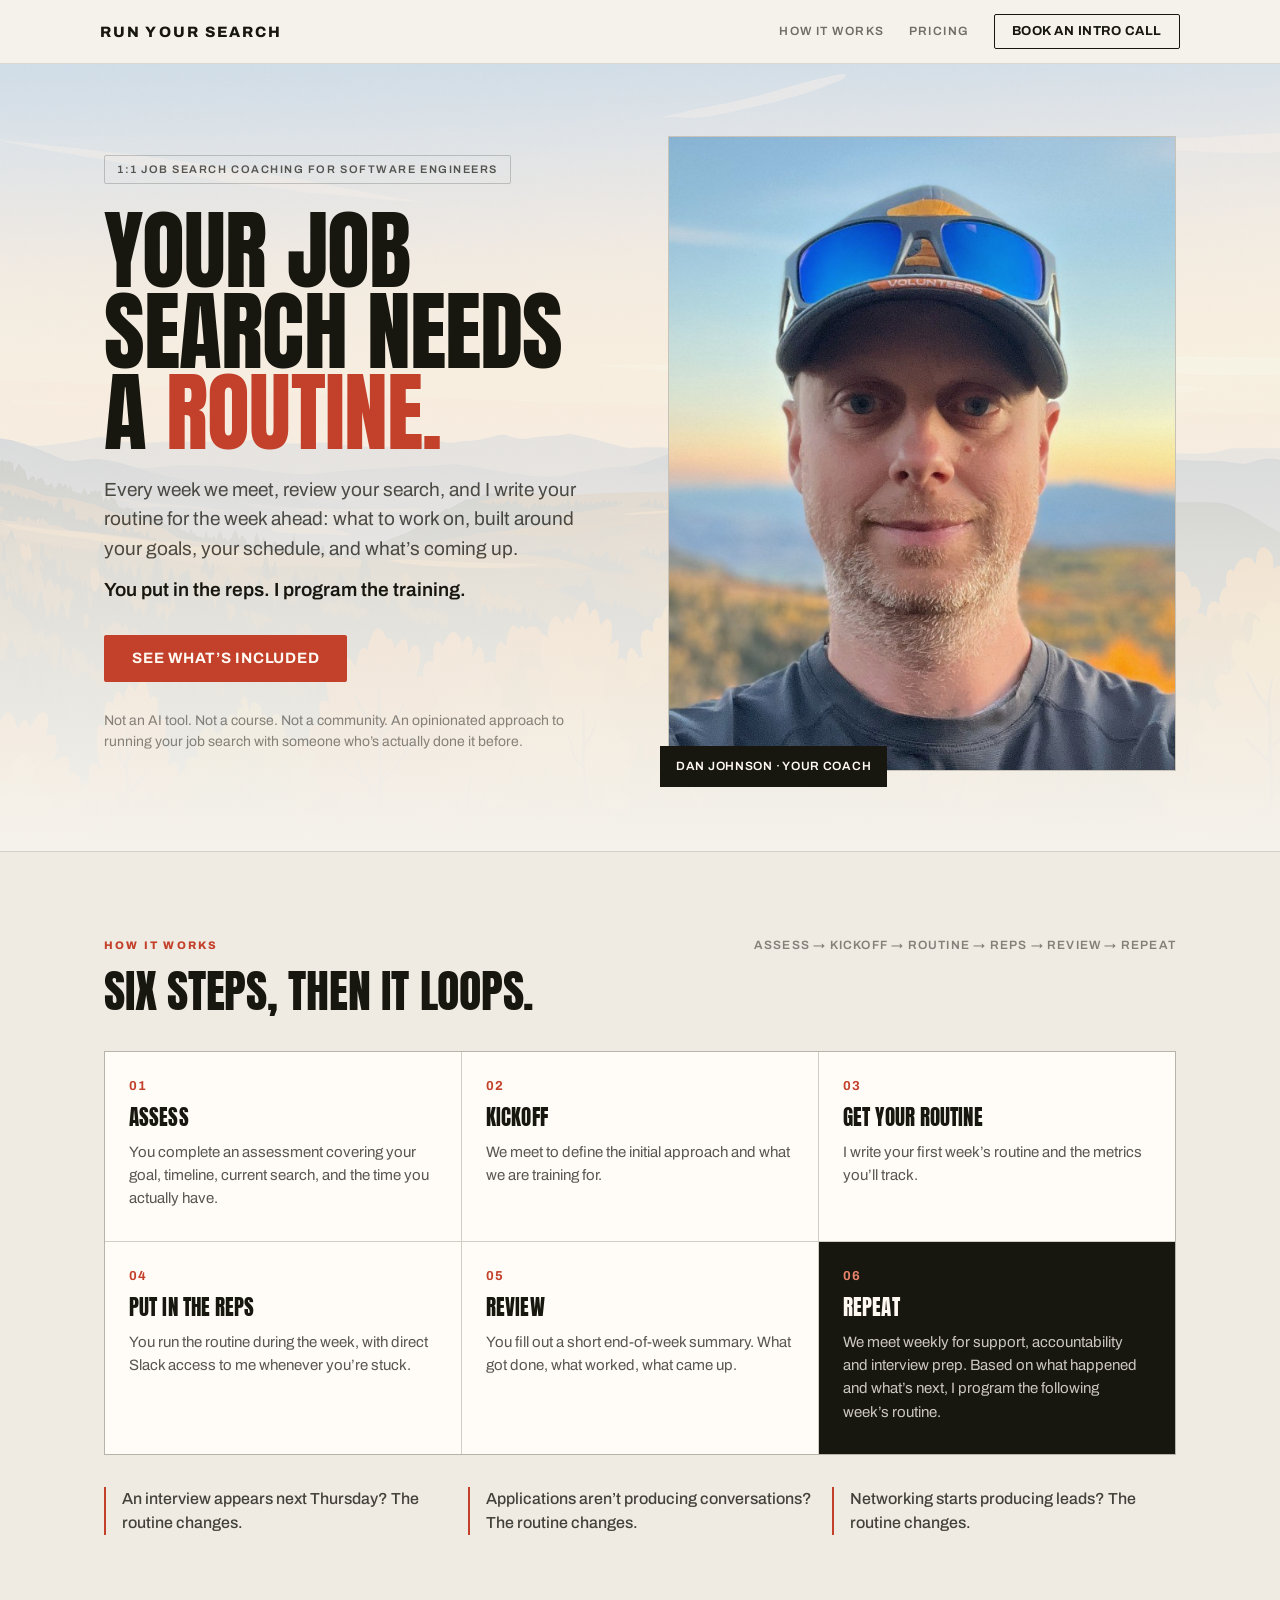
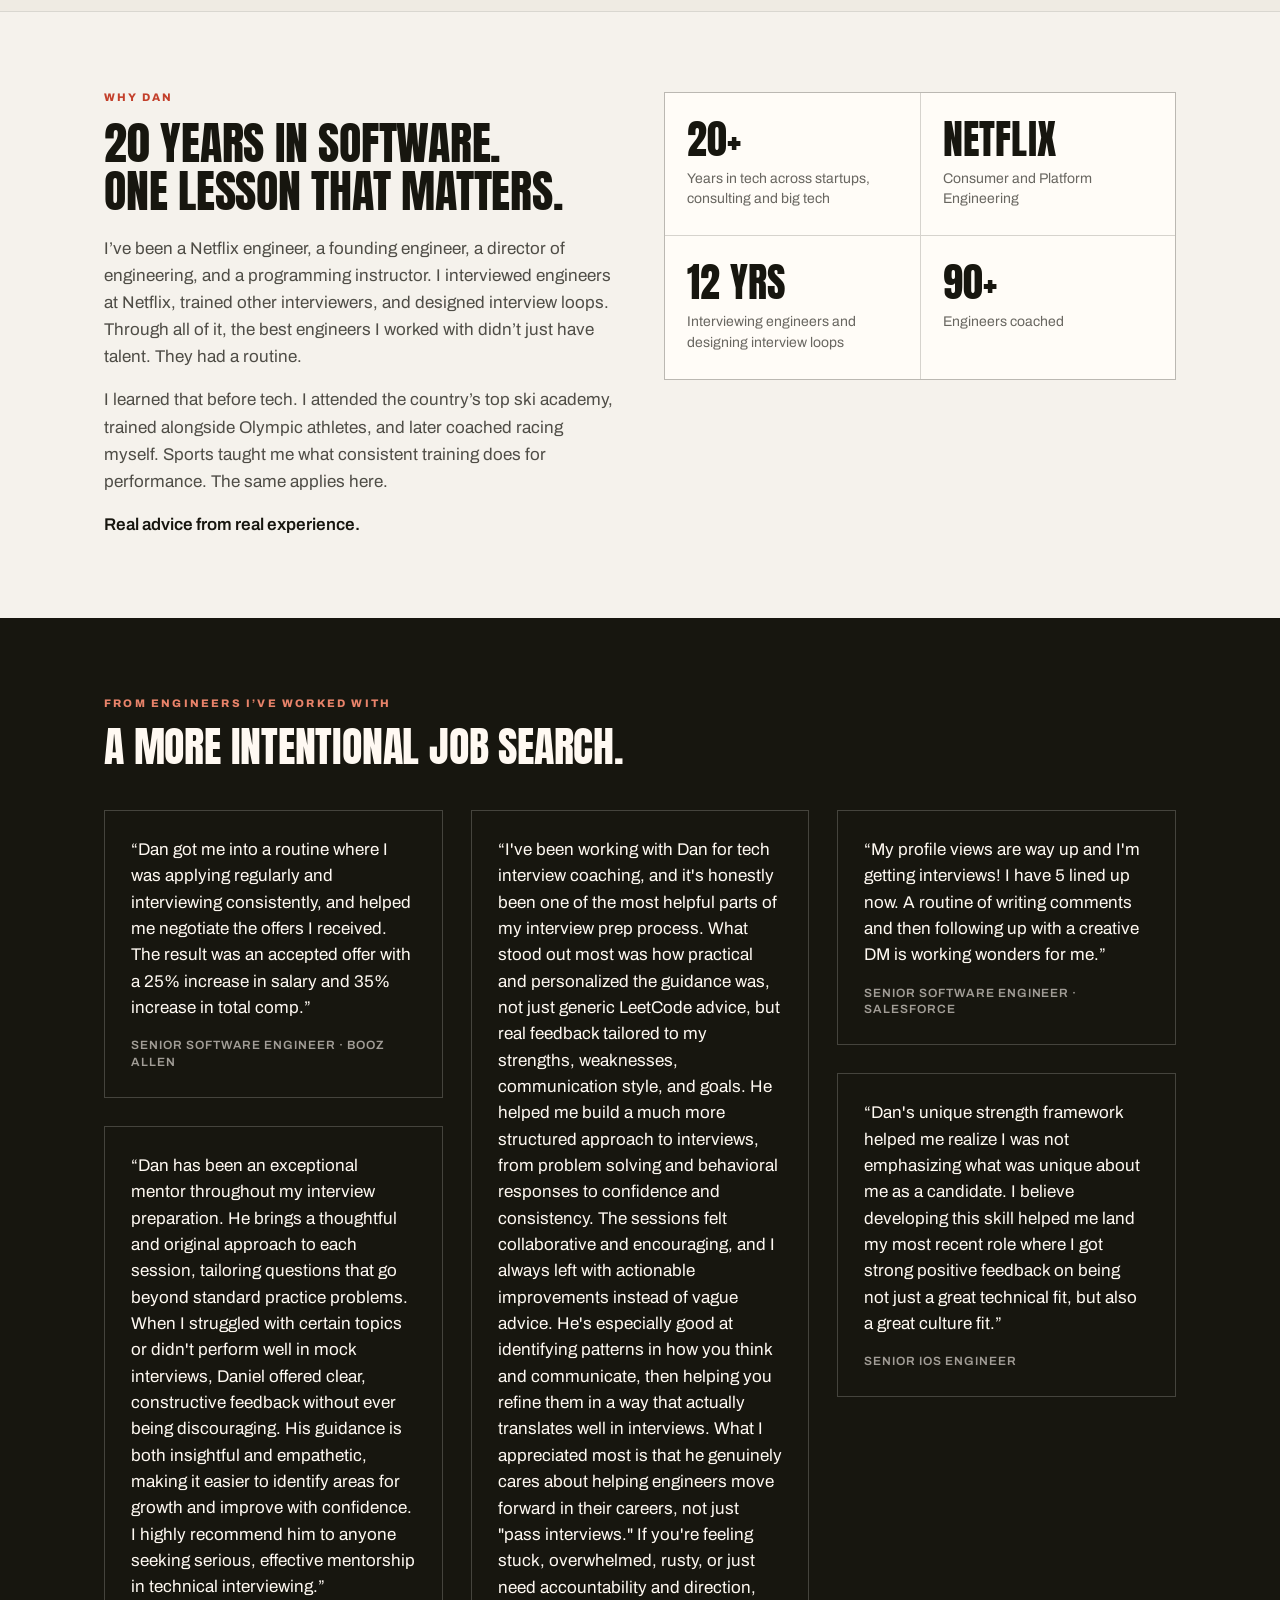
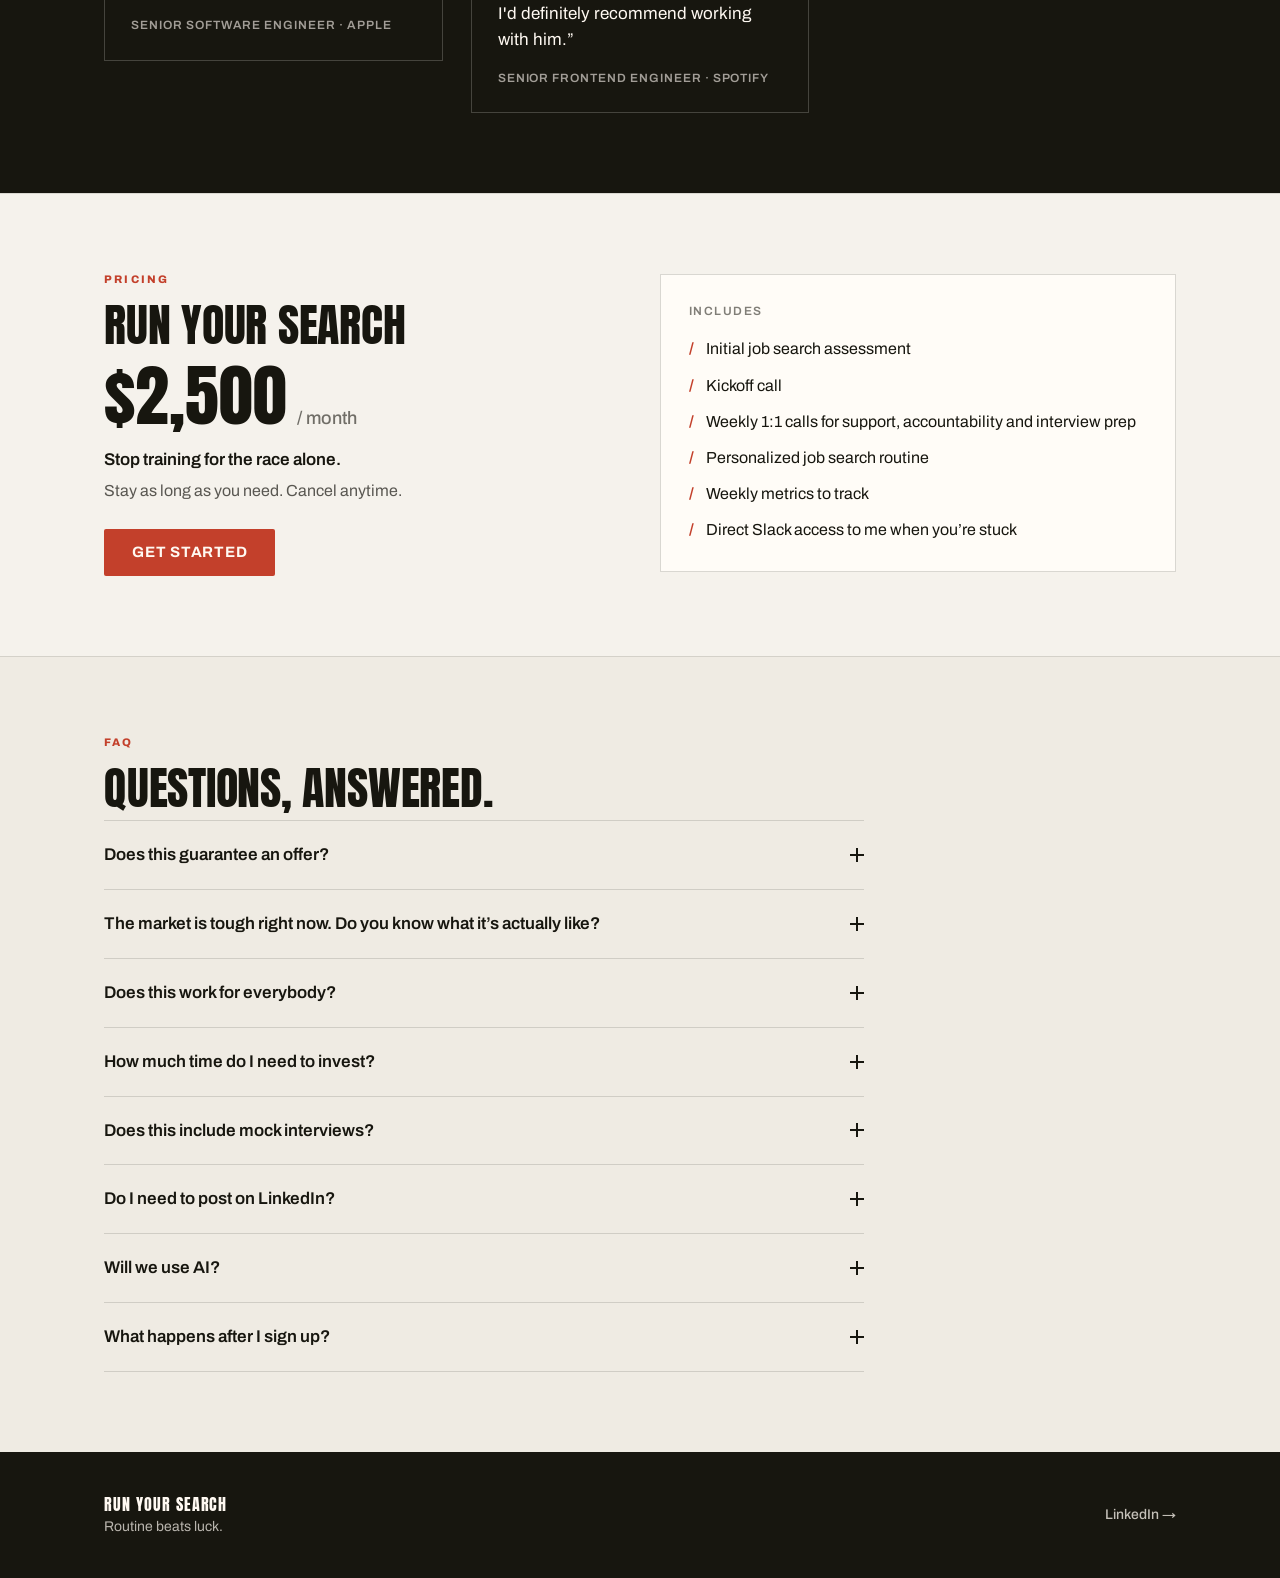
==== commit cb28d370: "Update coaching page: price, payment link, copy tweaks Raise price to $2,500/month with a new Stripe" ====
--- a/coaching.html
+++ b/coaching.html
@@ -120,7 +120,7 @@
           <div class="prose">
             <p>I&rsquo;ve been a Netflix engineer, a founding engineer, a director of engineering, and a programming instructor. I interviewed engineers at Netflix, trained other interviewers, and designed interview loops. Through all of it, the best engineers I worked with didn&rsquo;t just have talent. They had a routine.</p>
             <p>I learned that before tech. I attended the country&rsquo;s top ski academy, trained alongside Olympic athletes, and later coached racing myself. Sports taught me what consistent training does for performance. The same applies here.</p>
-            <p class="prose-strong">Real advice from real experience. I write the routine myself. Every week. No AI.</p>
+            <p class="prose-strong">Real advice from real experience.</p>
           </div>
         </div>
 
@@ -183,10 +183,10 @@
         <div>
           <p class="eyebrow">Pricing</p>
           <h2 class="display h2">Run Your Search</h2>
-          <p class="price-block"><span class="display price-num">$1,500</span><span class="price-per">/ month</span></p>
+          <p class="price-block"><span class="display price-num">$2,500</span><span class="price-per">/ month</span></p>
           <p class="price-why">Stop training for the race alone.</p>
           <p class="section-lede price-note">Stay as long as you need. Cancel anytime.</p>
-          <a class="btn" href="https://buy.stripe.com/cNi3cu0Uk9PSdKgcSabfO0b">Get Started</a>
+          <a class="btn" href="https://buy.stripe.com/00w28qauU1jm35C9FYbfO0d">Get Started</a>
         </div>
 
         <div class="includes-card">
@@ -195,8 +195,8 @@
             <li><span class="marker" aria-hidden="true">/</span><span>Initial job search assessment</span></li>
             <li><span class="marker" aria-hidden="true">/</span><span>Kickoff call</span></li>
             <li><span class="marker" aria-hidden="true">/</span><span>Weekly 1:1 calls for support, accountability and interview prep</span></li>
-            <li><span class="marker" aria-hidden="true">/</span><span>Personalized job search routine, written by me every week</span></li>
-            <li><span class="marker" aria-hidden="true">/</span><span>Specific reps and weekly metrics to track</span></li>
+            <li><span class="marker" aria-hidden="true">/</span><span>Personalized job search routine</span></li>
+            <li><span class="marker" aria-hidden="true">/</span><span>Weekly metrics to track</span></li>
             <li><span class="marker" aria-hidden="true">/</span><span>Direct Slack access to me when you&rsquo;re stuck</span></li>
           </ul>
         </div>
@@ -232,7 +232,7 @@
         <details class="faq-item">
           <summary>How much time do I need to invest?<span class="faq-icon" aria-hidden="true"></span></summary>
           <div class="faq-answer">
-            <p>Less than you&rsquo;d think. The assessment asks how much time you actually have, and the routine is built to fit it. Most people put in about 30 minutes a day and get more out of it than hours of cold applications.</p>
+            <p>Less than you&rsquo;d think. The assessment asks how much time you actually have, and the routine is built to fit it. Most people put in 30 minutes to 2 hours a day and get more out of it than hours of cold applications.</p>
           </div>
         </details>
         <details class="faq-item">
@@ -244,7 +244,7 @@
         <details class="faq-item">
           <summary>Do I need to post on LinkedIn?<span class="faq-icon" aria-hidden="true"></span></summary>
           <div class="faq-answer">
-            <p>Yes. Building an online presence is one of the highest-ROI things you can do in a search, and starting conversations on LinkedIn is where it begins. I went from no social media experience to 10k followers in a year. If I can do it, so can you, and I&rsquo;ll show you how.</p>
+            <p>Building an online presence is one of the highest-ROI things you can do in a search, and starting conversations on LinkedIn is where it begins. I went from no social media experience to 10k followers in a year. If I can do it, so can you, and I&rsquo;ll show you how.</p>
           </div>
         </details>
         <details class="faq-item">
